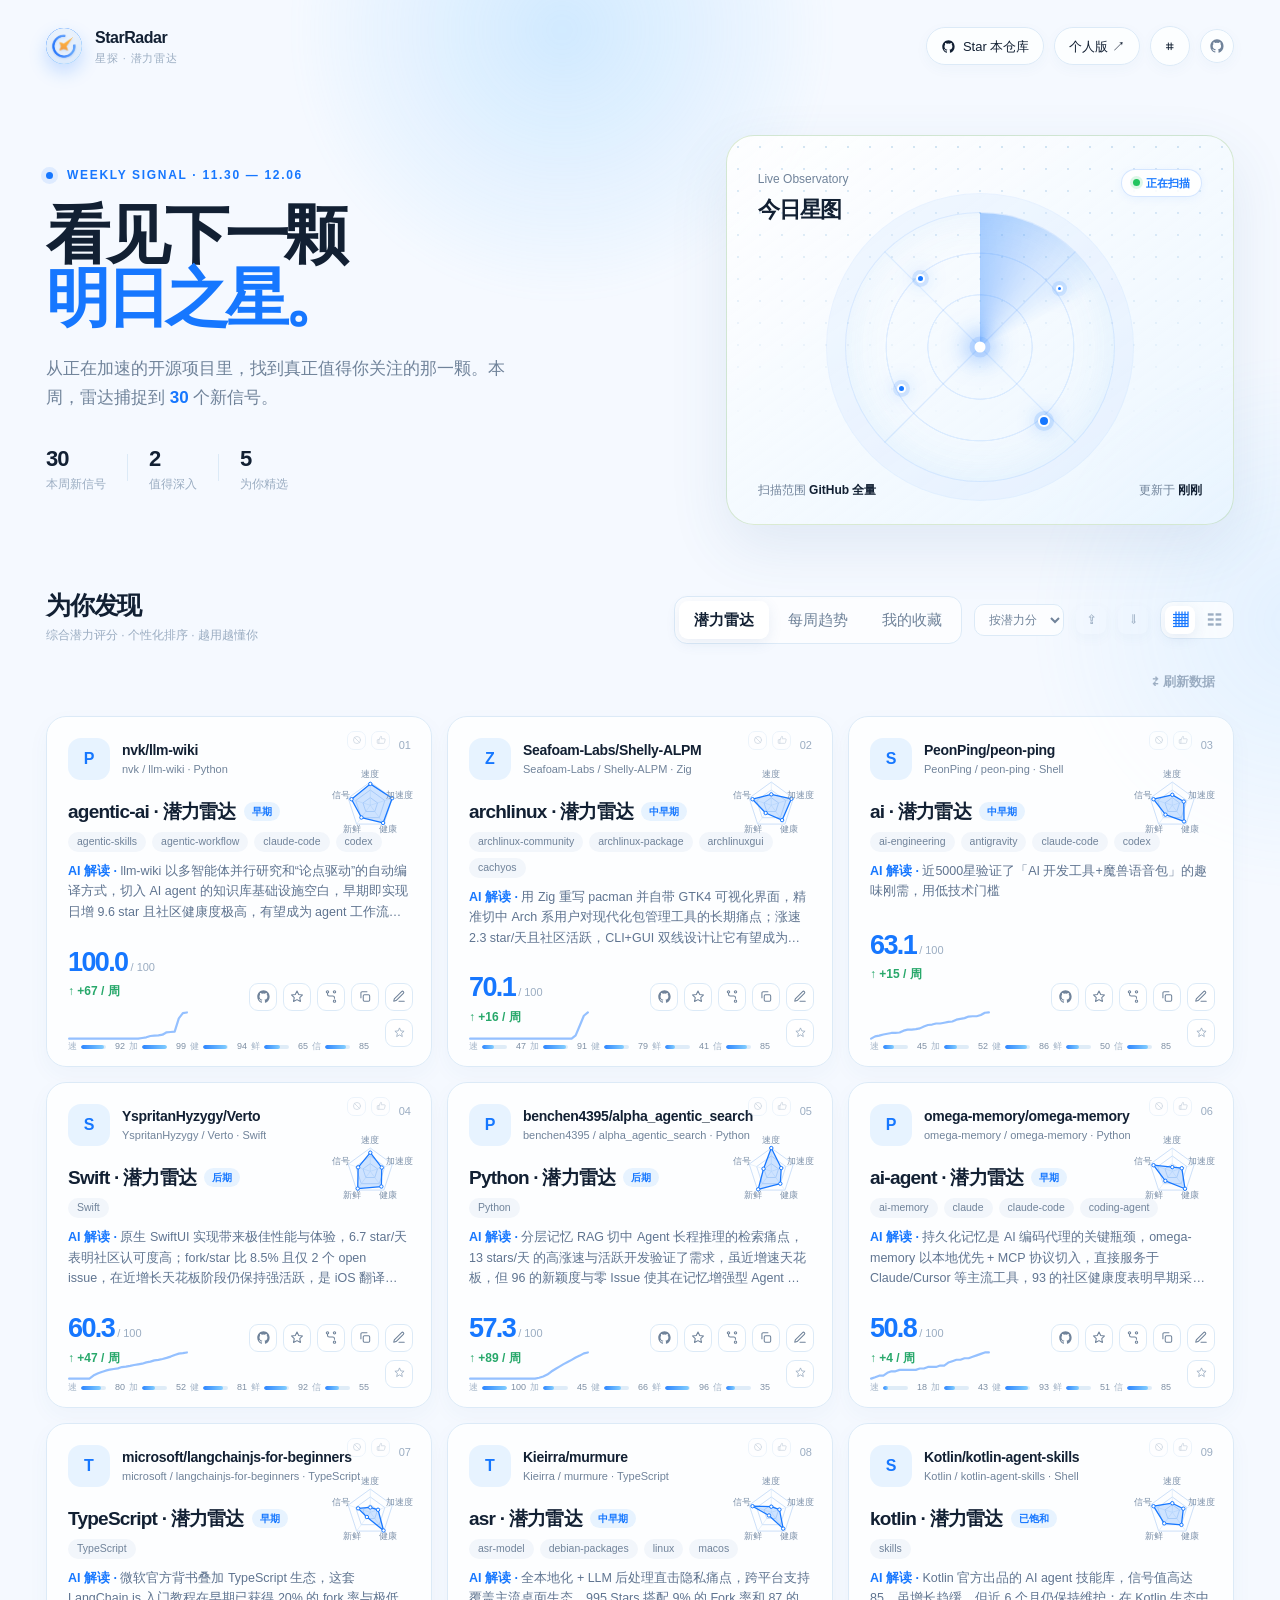
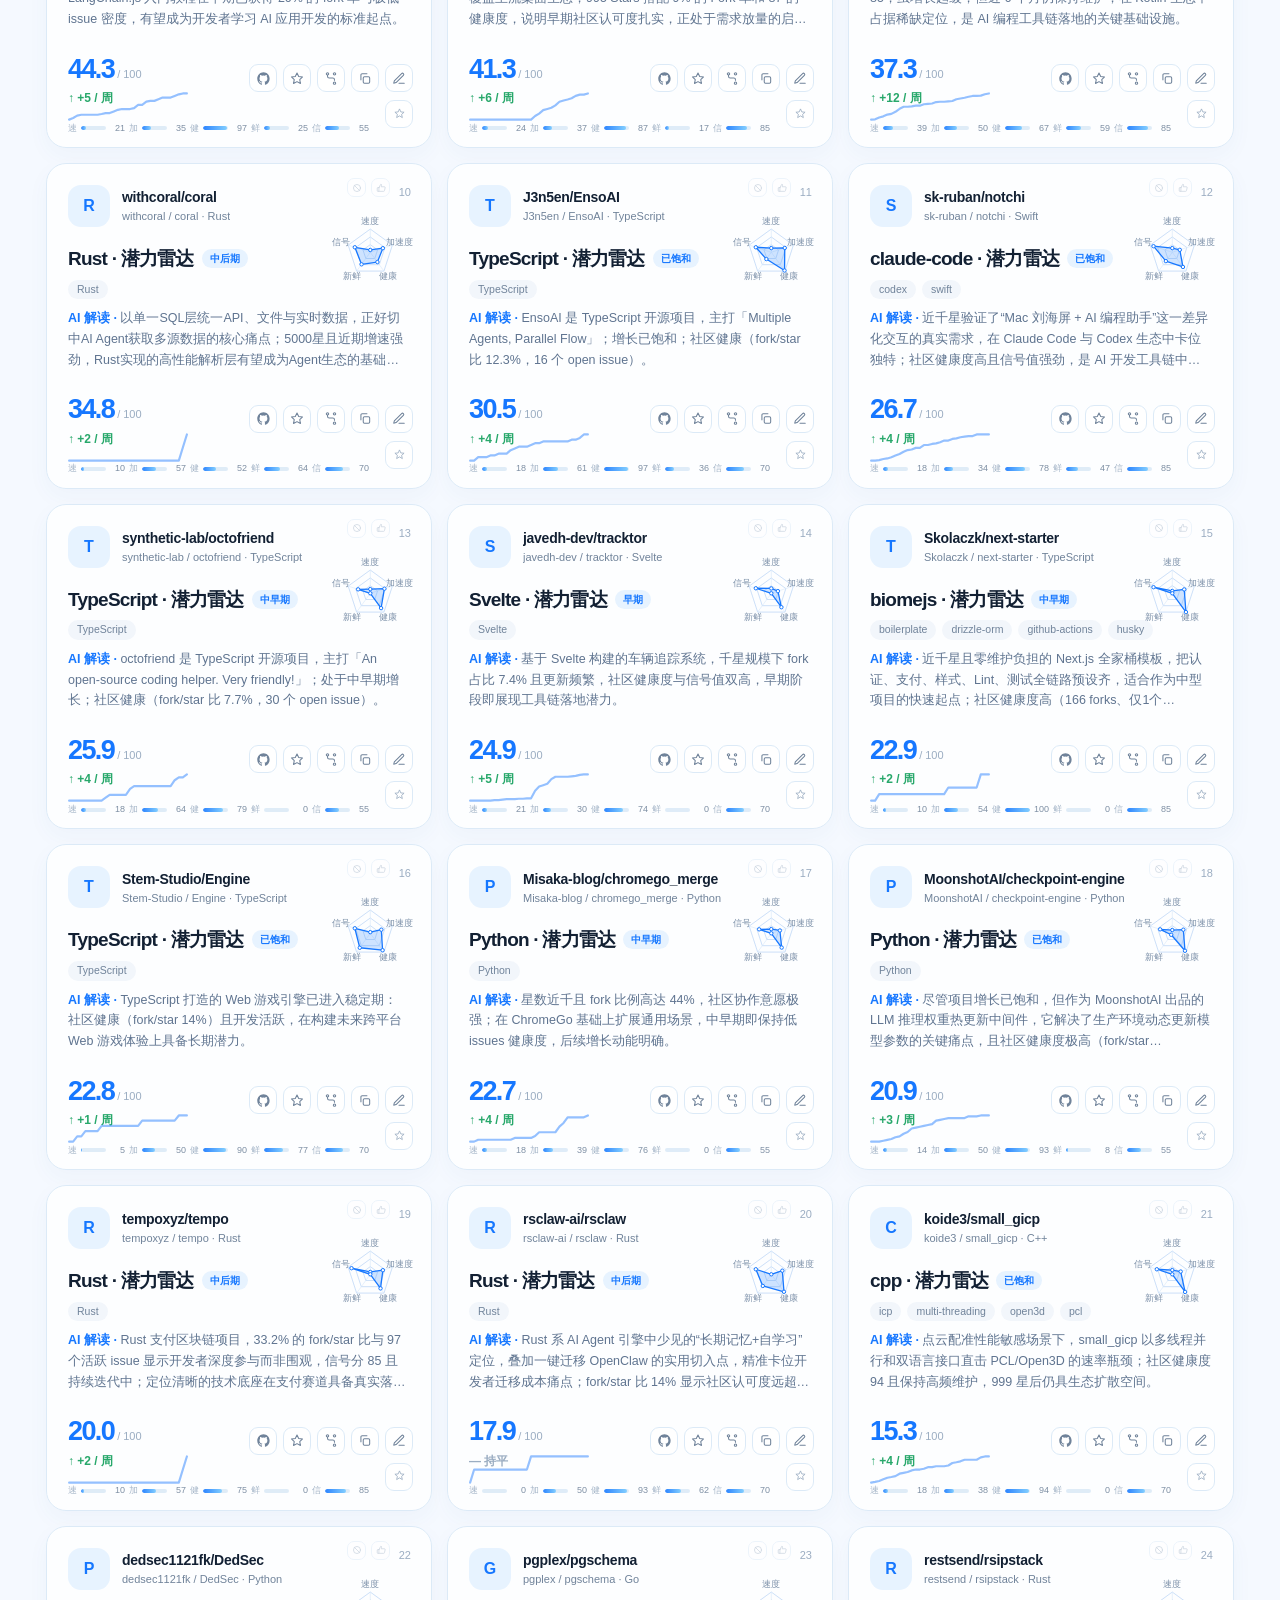
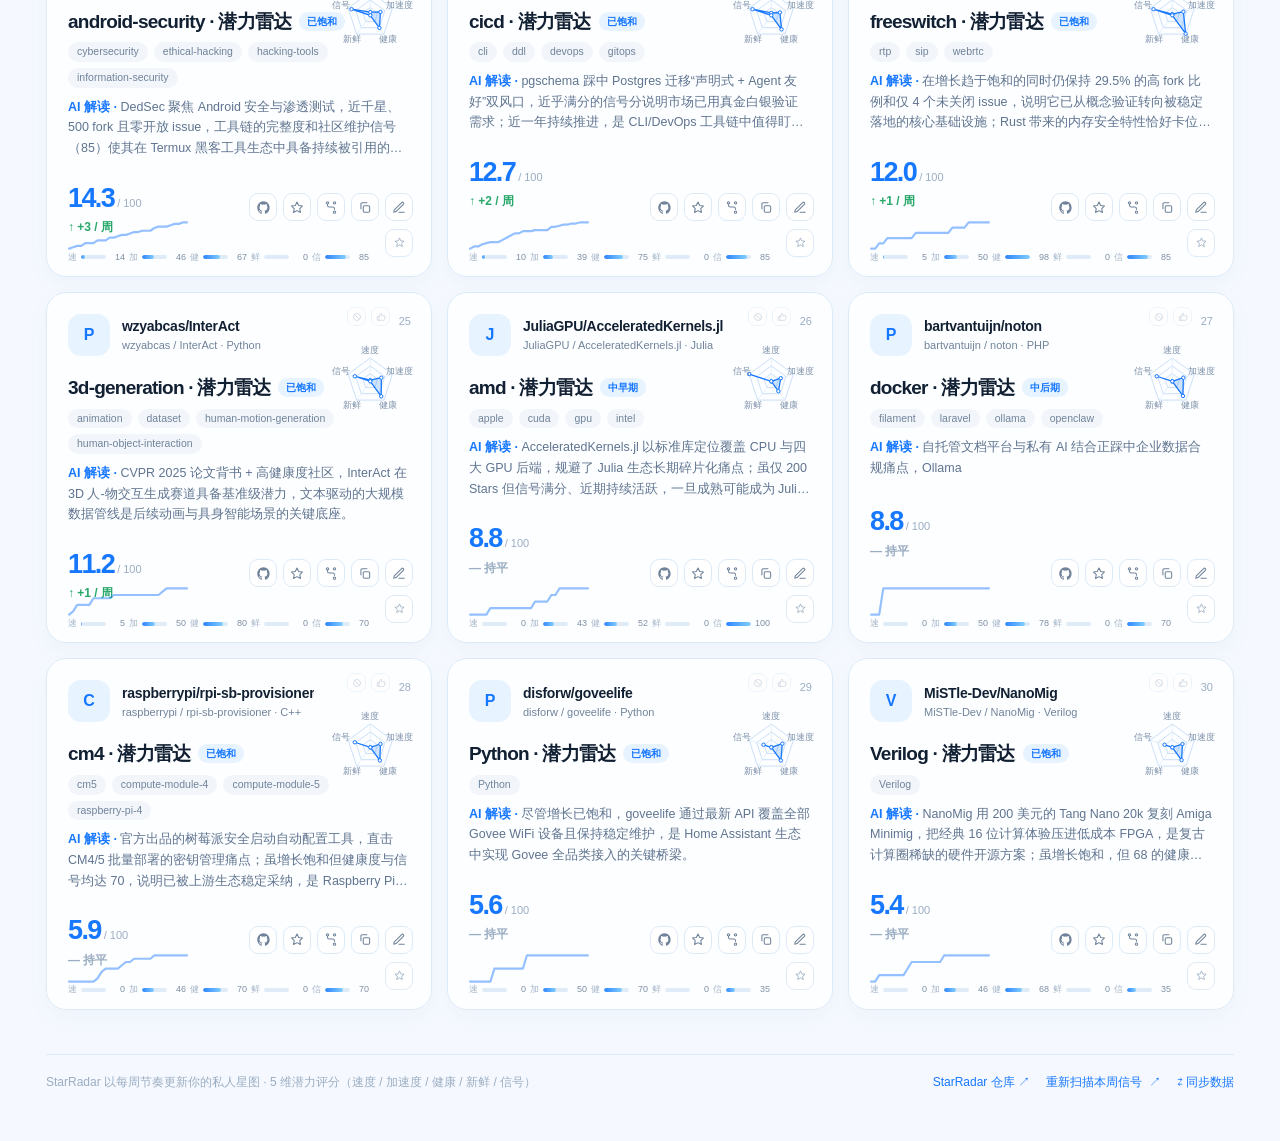
==== static/index.html @ 74e2b61b "feat(personal): 个人版自动生成（server 每日 06:00 + 启动补跑 + 页面刷新按钮）+ 数据时间提示与过期引导 - server.py：_personal_schedule" ====
﻿<!doctype html>
<html lang="zh-CN">
<head>
<meta charset="utf-8">
<meta name="viewport" content="width=device-width,initial-scale=1">
<title>StarRadar · 星探</title>
<link rel="icon" type="image/png" href="favicon.png">
<link rel="stylesheet" href="css/style.css?v=20260810d">
</head>
<body>
<div class="ambient a"></div>
<div class="ambient b"></div>

<main class="page">
  <!-- ===== 顶部导航 ===== -->
  <nav class="topbar">
    <a class="brand" href="#top">
      <span class="mark" aria-hidden="true">
        <img src="starlogo.png" alt="" width="22" height="22">
      </span>
      <span><strong>StarRadar</strong><small>星探 · 潜力雷达</small></span>
    </a>
    <div class="actions">
      <a class="gh-repo" href="https://github.com/2BingLing/StarRadar" target="_blank" rel="noopener" title="StarRadar 仓库">
        <svg viewBox="0 0 24 24" fill="currentColor" width="15" height="15" aria-hidden="true"><path d="M12 2C6.5 2 2 6.6 2 12.2c0 4.5 2.9 8.3 6.8 9.7.5.1.7-.2.7-.5v-1.7c-2.8.6-3.4-1.2-3.4-1.2-.5-1.2-1.1-1.5-1.1-1.5-.9-.6.1-.6.1-.6 1 .1 1.5 1 1.5 1 .9 1.6 2.4 1.1 3 .9.1-.7.4-1.1.6-1.4-2.2-.3-4.6-1.1-4.6-5 0-1.1.4-2 1-2.7-.1-.3-.4-1.3.1-2.7 0 0 .8-.3 2.7 1a9.4 9.4 0 0 1 5 0c1.9-1.3 2.7-1 2.7-1 .5 1.4.2 2.4.1 2.7.6.7 1 1.6 1 2.7 0 3.9-2.4 4.7-4.6 5 .4.3.7.9.7 1.9v2.8c0 .3.2.6.7.5 4-1.4 6.8-5.2 6.8-9.7C22 6.6 17.5 2 12 2z"/></svg>
        <span>Star 本仓库</span>
      </a>
      <a class="gh-repo" href="?personal=1" id="pLink" title="个人特化雷达：基于你的画像搜索与解读">个人版 ↗</a>
      <button class="icon" id="search" title="语义搜索">⌗</button>
      <button class="icon" id="ghConn" title="连接 GitHub，解锁一键加星 / Fork"></button>
      <button class="icon" id="llmBtn" title="AI 个性化配置（个人版 · Key 仅存本机）" hidden>⚡</button>
      <button class="profile" id="profile"><span>林</span><em>我的雷达</em>⌄</button>
    </div>
  </nav>

  <!-- ===== Hero：雷达扫描 + 概览 ===== -->
  <section class="hero" id="top">
    <div>
      <div class="eyebrow"><i></i> Weekly signal · <span id="sigDate">—</span></div>
      <h1>看见下一颗<br><em>明日之星。</em></h1>
      <p>从正在加速的开源项目里，找到真正值得你关注的那一颗。本周，雷达捕捉到 <strong id="sigCount">…</strong> 个新信号。</p>
      <div class="meta">
        <div><strong id="mSignals">—</strong><br>本周新信号</div>
        <span class="rule"></span>
        <div><strong id="mDeep">—</strong><br>值得深入</div>
        <span class="rule"></span>
        <div><strong id="mMatch">—</strong><br>为你精选</div>
      </div>
    </div>
    <div class="radar-card">
      <div class="radar-head">
        <div><small>Live Observatory</small><strong>今日星图</strong></div>
        <span class="live">正在扫描</span>
      </div>
      <div class="radar" aria-hidden="true">
        <i class="star s1"></i><i class="star s2"></i><i class="star s3"></i><i class="star s4"></i>
      </div>
      <div class="radar-foot">
        <span>扫描范围 <strong>GitHub 全量</strong></span>
        <span>更新于 <strong id="radarUpd">—</strong></span>
      </div>
    </div>
  </section>

  <!-- ===== 项目卡片区 ===== -->
  <section>
    <div class="section-head">
      <div><h2>为你发现</h2><p>综合潜力评分 · 个性化排序 · 越用越懂你</p></div>
        <div class="tools">
          <div class="tabs" role="tablist">
            <button class="active" data-tab="potential" role="tab">潜力雷达</button>
            <button data-tab="trends" role="tab">每周趋势</button>
            <button data-tab="picks" role="tab">我的收藏</button>
          </div>
          <select class="sort" id="sortBy" title="排序">
            <option value="score">按潜力分</option>
            <option value="stars">按 Star</option>
            <option value="gain">按周增</option>
          </select>
          <div class="views" role="group" aria-label="视图切换">
            <button class="active" data-view="grid" title="卡片视图">▦</button>
            <button data-view="list" title="列表视图">☷</button>
          </div>
        </div>
    </div>
    <div class="p-bar" id="personalBar" hidden>
      <span class="p-time" id="personalTime"></span>
      <button class="gh-btn ghost p-refresh" id="personalRefresh">⇄ 刷新数据</button>
    </div>
    <div class="cards" id="cards"></div>
  </section>

  <footer class="foot">
    <span>StarRadar 以每周节奏更新你的私人星图 · 5 维潜力评分（速度 / 加速度 / 健康 / 新鲜 / 信号）</span>
    <span class="foot-links">
      <a href="https://github.com/2BingLing/StarRadar" target="_blank" rel="noopener" id="repoLink">StarRadar 仓库 ↗</a>
      <a href="#top" id="refresh">重新扫描本周信号&nbsp; ↗</a>
      <button id="syncBtn" title="把本机问卷与行为记录同步到本地服务库（需已运行 python src/main.py --serve）">⇄ 同步数据</button>
    </span>
  </footer>
</main>

<!-- ===== 冷启动问卷（首次访问 / 点击"我的雷达"） ===== -->
<div class="survey-overlay" id="surveyPanel" aria-hidden="true">
  <div class="survey-box" role="dialog" aria-modal="true">
    <button class="detail-close" id="surveyClose" title="跳过，稍后再来">×</button>
    <div class="survey-head">
      <span class="survey-ico" aria-hidden="true">
        <img src="starlogo.png" alt="" width="30" height="30">
      </span>
      <div>
        <h3>告诉雷达，你在寻找什么</h3>
        <p>只需 30 秒 · 你的雷达会更懂你 · 数据只存本机浏览器</p>
      </div>
    </div>
    <div class="survey-progress" aria-hidden="true">
      <i class="fill" id="surveyBar"></i>
    </div>
    <div class="survey-step" data-step="1">
      <div class="survey-title"><small>STEP 1 / 3</small><b>你想发现哪类项目？<em>2026 热门方向</em></b></div>
      <div class="survey-group">
        <div class="survey-group-name">热门前沿</div>
        <div class="survey-tags" data-group="hot"></div>
      </div>
      <div class="survey-group">
        <div class="survey-group-name">经典领域</div>
        <div class="survey-tags" data-group="classic"></div>
      </div>
    </div>
    <div class="survey-step" data-step="2" hidden>
      <div class="survey-title"><small>STEP 2 / 3</small><b>你通常关注多大体量的项目？</b></div>
      <div class="survey-stars">
        <label>最低星数
          <select id="surveyMin">
            <option value="0">不限</option><option value="100">100+</option>
            <option value="500" selected>500+</option><option value="1000">1000+</option>
          </select>
        </label>
        <label>最高星数
          <select id="surveyMax">
            <option value="0" selected>不限</option><option value="1000">1000 以下</option>
            <option value="5000">5000 以下</option><option value="10000">10000 以下</option>
          </select>
        </label>
      </div>
    </div>
    <div class="survey-step" data-step="3" hidden>
      <div class="survey-title"><small>STEP 3 / 4</small><b>AI 个性化（可选）</b><em>填 LLM Key，解读 / 推荐理由 / 周报全部按你的画像生成</em></div>
      <div class="note-body">
        <label class="gh-field">API Base URL
          <input id="qLLMBase" type="text" placeholder="https://api.openai.com/v1" autocomplete="off">
        </label>
        <label class="gh-field">API Key
          <input id="qLLMKey" type="password" placeholder="sk-…（不填则规则模式）" autocomplete="off">
        </label>
        <label class="gh-field">模型
          <input id="qLLMModel" type="text" placeholder="gpt-5-mini" autocomplete="off">
        </label>
        <div class="llm-presets" id="qLLMPresets"></div>
        <small class="note-date">仅支持 <b>OpenAI 兼容接口</b>（Anthropic 原生 API 不兼容）；预设可改；
          保存时自动测试连通，失败不生效；可跳过，之后随时在 ⚡ 面板配置。</small>
      </div>
    </div>
    <div class="survey-step" data-step="4" hidden>
      <div class="survey-title"><small>完成</small><b>你的雷达已就绪</b><em>为你生成个性化建议</em></div>
      <div class="suggest-box" id="suggestBox">
        <div class="suggest-loading">正在生成建议…</div>
      </div>
    </div>
    <div class="survey-foot">
      <button class="survey-skip" id="surveySkip">跳过</button>
      <span class="survey-count" id="surveyCount">1 / 3</span>
      <button class="survey-next" id="surveyNext">下一步 →</button>
      <button class="survey-done" id="surveyDone" hidden>完成 ✓</button>
    </div>
  </div>
</div>

<div class="toast" id="toast"></div>

<!-- ===== GitHub 连接面板（PAT / OAuth Device Flow） ===== -->
<div class="gh-overlay" id="ghPanel" aria-hidden="true">
  <div class="gh-box" role="dialog" aria-modal="true">
    <button class="detail-close" id="ghClose" title="关闭">×</button>
    <div class="gh-head">
      <span class="gh-ico" aria-hidden="true">
        <svg viewBox="0 0 24 24" fill="currentColor" width="22" height="22"><path d="M12 2C6.5 2 2 6.6 2 12.2c0 4.5 2.9 8.3 6.8 9.7.5.1.7-.2.7-.5v-1.7c-2.8.6-3.4-1.2-3.4-1.2-.5-1.2-1.1-1.5-1.1-1.5-.9-.6.1-.6.1-.6 1 .1 1.5 1 1.5 1 .9 1.6 2.4 1.1 3 .9.1-.7.4-1.1.6-1.4-2.2-.3-4.6-1.1-4.6-5 0-1.1.4-2 1-2.7-.1-.3-.4-1.3.1-2.7 0 0 .8-.3 2.7 1a9.4 9.4 0 0 1 5 0c1.9-1.3 2.7-1 2.7-1 .5 1.4.2 2.4.1 2.7.6.7 1 1.6 1 2.7 0 3.9-2.4 4.7-4.6 5 .4.3.7.9.7 1.9v2.8c0 .3.2.6.7.5 4-1.4 6.8-5.2 6.8-9.7C22 6.6 17.5 2 12 2z"/></svg>
      </span>
      <div>
        <h3 id="ghTitle">连接 GitHub</h3>
        <p>解锁一键加星 / Fork / 克隆 · Token 只存本机浏览器</p>
      </div>
    </div>
    <div class="gh-body" id="ghBody"></div>
    <div class="gh-foot" id="ghFoot"></div>
  </div>
</div>

<!-- ===== LLM 配置面板（个人版 · AI 个性化） ===== -->
<div class="gh-overlay" id="llmPanel" aria-hidden="true">
  <div class="gh-box" role="dialog" aria-modal="true">
    <button class="detail-close" id="llmClose" title="关闭">×</button>
    <div class="gh-head">
      <span class="gh-ico" aria-hidden="true">
        <svg viewBox="0 0 24 24" fill="none" stroke="currentColor" stroke-width="1.8" stroke-linecap="round" stroke-linejoin="round" width="22" height="22"><path d="M13 2L4.5 13.5H11L9.5 22 19 10h-6.5z"/></svg>
      </span>
      <div>
        <h3 id="llmTitle">AI 个性化配置</h3>
        <p>填入你自己的 LLM Key · 推荐 / 解读 / 周报按你的画像生成</p>
      </div>
    </div>
    <div class="note-body">
      <label class="gh-field">API Base URL
        <input id="llmBase" type="text" placeholder="https://api.openai.com/v1" autocomplete="off">
      </label>
      <label class="gh-field">API Key
        <input id="llmKey" type="password" placeholder="sk-…" autocomplete="off">
      </label>
      <label class="gh-field">模型
        <input id="llmModel" type="text" placeholder="gpt-4o-mini" autocomplete="off">
      </label>
      <div class="llm-presets" id="llmPresets"></div>
      <p class="llm-status" id="llmStatus"></p>
      <small class="note-date">仅支持 <b>OpenAI 兼容接口</b>（/chat/completions）——Anthropic 原生 API 不兼容。
        上方为服务商<b>预设</b>（可自行修改，模型名以服务商最新文档为准），粘贴你自己的 Key 后保存前自动测试连通。</small>
    </div>
    <div class="gh-foot">
      <button class="gh-btn ghost" id="llmClear" hidden>清除</button>
      <span class="gh-spacer"></span>
      <button class="gh-btn ghost" id="llmTest">测试</button>
      <button class="gh-btn primary" id="llmSave">保存</button>
    </div>
  </div>
</div>

<!-- ===== Fork 确认弹窗 ===== -->
<div class="gh-overlay" id="forkPanel" aria-hidden="true">
  <div class="gh-box" role="dialog" aria-modal="true">
    <button class="detail-close" id="forkClose" title="关闭">×</button>
    <div class="gh-head">
      <span class="gh-ico" aria-hidden="true">
        <svg viewBox="0 0 24 24" fill="none" stroke="currentColor" stroke-width="1.8"><circle cx="6" cy="4" r="2"/><circle cx="18" cy="4" r="2"/><circle cx="18" cy="20" r="2"/><path d="M6 6v2a3 3 0 0 0 3 3h6a3 3 0 0 1 3 3v2"/></svg>
      </span>
      <div>
        <h3 id="forkTitle">Fork 确认</h3>
        <p>Fork 后可在你的账号下自由修改</p>
      </div>
    </div>
    <div class="note-body">
      <p class="fork-text" id="forkText"></p>
    </div>
    <div class="gh-foot">
      <span class="gh-spacer"></span>
      <button class="gh-btn ghost" id="forkCancel">取消</button>
      <button class="gh-btn primary" id="forkOk">确认 Fork</button>
    </div>
  </div>
</div>

<!-- ===== 随行笔记 ===== -->
<div class="gh-overlay" id="notePanel" aria-hidden="true">
  <div class="gh-box" role="dialog" aria-modal="true">
    <button class="detail-close" id="noteClose" title="关闭">×</button>
    <div class="gh-head">
      <span class="gh-ico" aria-hidden="true">
        <svg viewBox="0 0 24 24" fill="none" stroke="currentColor" stroke-width="1.8" stroke-linecap="round" stroke-linejoin="round" width="22" height="22"><path d="M12 20h9"/><path d="M16.5 3.5a2.1 2.1 0 0 1 3 3L7 19l-4 1 1-4z"/></svg>
      </span>
      <div>
        <h3 id="noteTitle">随行笔记</h3>
        <p>记下为什么关注它 · 数据只存本机浏览器</p>
      </div>
    </div>
    <div class="note-body">
      <textarea id="noteText" rows="5" placeholder="这个项目可以解决我的…"></textarea>
      <small class="note-date" id="noteDate"></small>
    </div>
    <div class="gh-foot">
      <button class="gh-btn ghost" id="noteDel" hidden>删除</button>
      <span class="gh-spacer"></span>
      <button class="gh-btn ghost" id="noteCancel">取消</button>
      <button class="gh-btn primary" id="noteSave">保存笔记</button>
    </div>
  </div>
</div>

<!-- ===== 语义搜索面板 ===== -->
<div class="search-overlay" id="searchPanel" aria-hidden="true">
  <div class="search-box">
    <div class="search-bar">
      <span class="search-ico">⌗</span>
      <input id="searchInput" type="search" placeholder="搜索项目 · 支持名称 / 描述 / 主题 / 语言" autocomplete="off">
      <button class="search-clear" id="searchClear" title="清空" hidden>×</button>
    </div>
    <div class="search-hist" id="searchHist" hidden></div>
    <div class="search-filters">
      <select id="fTopic" title="主题方向">
        <option value="">全部方向</option>
      </select>
      <select id="fLang" title="语言">
        <option value="">全部语言</option>
      </select>
      <select id="fStage" title="阶段">
        <option value="">全部阶段</option>
        <option value="early">早期</option>
        <option value="mid_early">中早期</option>
        <option value="mid_late">中后期</option>
        <option value="late">后期</option>
        <option value="saturated">已饱和</option>
      </select>
      <label class="f-min" title="最低潜力分">
        <span>≥<b id="fMinVal">50</b></span>
        <input id="fMin" type="range" min="0" max="100" step="5" value="50">
      </label>
      <span class="search-count" id="searchCount"></span>
    </div>
    <div class="search-results" id="searchResults"></div>
  </div>
</div>

<!-- ===== 潜力雷达全屏详情页 ===== -->
<div class="detail-overlay" id="detail" aria-hidden="true">
  <div class="detail-panel" role="dialog" aria-modal="true">
    <button class="detail-close" id="detailClose" title="关闭 (Esc)">×</button>
    <div class="detail-head">
      <span class="repo-icon" id="dIcon">—</span>
      <div class="d-meta">
        <div class="d-name">
          <strong id="dName">—</strong>
          <span class="stage-chip" id="dStage">—</span>
        </div>
        <small id="dOwner">—</small>
        <div class="card-tags d-tags" id="dTags"></div>
      </div>
      <div class="d-stats">
        <span><b id="dScore">—</b><em>/ 100</em><small>综合潜力</small></span>
        <span><b id="dTrend">—</b><em>本周</em></span>
      </div>
    </div>
    <div class="detail-body">
      <div class="d-radar">
        <div class="d-radar-title"><small>五维潜力画像</small><span class="rd-legend"><i style="background:#1677ff"></i>本仓库</span></div>
        <div id="dRadar"></div>
      </div>
      <div class="d-info">
        <div class="d-info-title"><small>AI 解读 · 为什么值得关注</small></div>
        <p id="dExplain">—</p>
        <div class="d-dims-title"><small>维度明细</small></div>
        <div id="dDims" class="d-dims"></div>
        <div class="d-dims-title d-desc-title"><small>项目介绍</small></div>
        <p id="dDesc" class="d-desc">—</p>
      </div>
    </div>
    <div class="detail-foot">
      <div class="d-spark-wrap">
        <div class="d-spark-title">
          <small>Stars 近 30 天</small>
          <span class="d-range" id="dRange">
            <button data-r="7">7d</button>
            <button data-r="14">14d</button>
            <button class="active" data-r="30">30d</button>
          </span>
          <b id="dSparkVal">—</b>
        </div>
        <svg class="d-spark" id="dSpark" viewBox="0 0 720 120" fill="none"></svg>
      </div>
      <div class="d-actions">
        <div class="opbar" id="dOpbar"></div>
        <button class="detail-save" id="dSave"><svg class="star-ico" width="13" height="13" viewBox="0 0 24 24" fill="none" stroke="currentColor" stroke-width="1.8" stroke-linejoin="round" aria-hidden="true"><path d="M12 2l2.9 6.6 7.1.6-5.4 4.7 1.6 7-6.2-3.7-6.2 3.7 1.6-7L2 9.2l7.1-.6z"/></svg> 加入我的雷达</button>
        <a class="detail-link" id="dLink" href="#" target="_blank" rel="noopener">在 GitHub 打开 ↗</a>
      </div>
    </div>
  </div>
</div>

<script>
  // ===== 降级示例数据（fetch 失败时使用，与 static/data/*.json 同构） =====
  window.SAMPLE_DATA = {
    potential: [
      {
        repo: {
          owner: "zzet", name: "gortex", full_name: "zzet/gortex",
          description: "High-performance code-intelligence engine for AI agents and IDE, supports 257 languages.",
          stars: 999, forks: 86, open_issues: 17,
          created_at: "2026-04-06T13:47:15+00:00", pushed_at: "2026-07-30T16:03:39+00:00",
          stars_7d_ago: 951, language: "Go",
          html_url: "https://github.com/zzet/gortex",
          topics: ["ai-tools", "mcp-server", "local-first"]
        },
        score: {
          score: 100.0, confidence: 1.0, stage: "mid_early",
          breakdown: { vel: 100, acc: 99, health: 85, fresh: 68, signal: 100 },
          explanation: "图结构代码分析引擎，可把 AI 编码代理的 token 消耗压缩最高 50 倍，完全本地运行，增速加快，正在成为开发者工具链的关键基础设施。"
        }
      },
      {
        repo: {
          owner: "qwq233", name: "OhMyKeymint", full_name: "qwq233/OhMyKeymint",
          description: null,
          stars: 200, forks: 23, open_issues: 2,
          created_at: "2025-10-02T11:49:31+00:00", pushed_at: "2026-07-29T18:50:21+00:00",
          stars_7d_ago: 165, language: "Rust",
          html_url: "https://github.com/qwq233/OhMyKeymint", topics: []
        },
        score: {
          score: 77.09, confidence: 1.0, stage: "early",
          breakdown: { vel: 88, acc: 87, health: 90, fresh: 18, signal: 40 },
          explanation: "Rust 语言的密钥管理项目，健康度 90 且涨速加快至 5 star/天，早期阶段即获 200+ Stars，信号虽弱但增长势头强劲。"
        }
      },
      {
        repo: {
          owner: "Green-PT", name: "honey-for-devs", full_name: "Green-PT/honey-for-devs",
          description: "A cross-tool coding skill that cuts AI coding-agent token usage and LLM API costs.",
          stars: 200, forks: 10, open_issues: 0,
          created_at: "2026-06-19T11:58:06+00:00", pushed_at: "2026-07-30T16:05:33+00:00",
          stars_7d_ago: 184, language: "JavaScript",
          html_url: "https://github.com/Green-PT/honey-for-devs", topics: ["agents", "llm"]
        },
        score: {
          score: 45.98, confidence: 1.0, stage: "saturated",
          breakdown: { vel: 58, acc: 54, health: 71, fresh: 89, signal: 85 },
          explanation: "无损降低 AI 编码代理 token 消耗 53% 的实用工具，直接帮开发者省下 API 调用费，硬需求的提效降本工具。"
        }
      }
    ],
    trends: {
      weeks: [
        {
          week: "2026W31", range: "2026.07.27 — 08.02",
          generated_at: "2026-08-03T08:00:00+00:00",
          new_stars: [
            { repo: "paean-ai/deeptide", stars: 1000, delta: 0, topics: ["ai-agent"], language: "Rust" }
          ],
          hot_top: [
            { repo: "paean-ai/deeptide", stars: 1000, delta: 120, topics: ["ai-agent"], language: "Rust" }
          ],
          hot_topics: [
            { tag: "ai-agent", label: "AI Agent", count: 8, delta: 3 },
            { tag: "mcp", label: "MCP 服务器", count: 5, delta: 2 }
          ],
          my_follows: []
        }
      ]
    },
    picks: [
      {
        repo: {
          owner: "zzet", name: "gortex", full_name: "zzet/gortex",
          description: "High-performance code-intelligence engine for AI agents and IDE.",
          stars: 999, forks: 86, open_issues: 17,
          created_at: "2026-04-06T13:47:15+00:00", pushed_at: "2026-07-30T16:03:39+00:00",
          stars_7d_ago: 951, language: "Go",
          html_url: "https://github.com/zzet/gortex", topics: ["ai-tools"]
        },
        score: { score: 100.0, confidence: 1.0, stage: "mid_early", breakdown: { vel: 100, acc: 99, health: 85, fresh: 68, signal: 100 },
          explanation: "和你关注的「AI Agent 工具链 + 本地优先」方向高度匹配。" }
      }
    ]
  };
</script>
<script src="js/app.js?v=20260810d"></script>
<script src="js/github.js"></script>
<script src="js/llm.js"></script>
</body>
</html>
---- static/css/style.css ----
/* StarRadar · Apple Observatory 风格（适配自 design-demos/codexdemo） */
:root {
  --bg: #f5f9ff;
  --card: rgba(255, 255, 255, 0.78);
  --ink: #122033;
  --muted: #70839a;
  --faint: #9badc2;
  --line: #dceaf7;
  --blue: #1677ff;
  --pale: #e7f3ff;
  --green: #28a86b;
  --shadow: 0 22px 60px #3764991c;
  --ease: cubic-bezier(0.2, 0.8, 0.2, 1);
}

* { box-sizing: border-box; }
html { scroll-behavior: smooth; }

body {
  margin: 0;
  color: var(--ink);
  font: 15px/1.5 -apple-system, BlinkMacSystemFont, "SF Pro Display", "PingFang SC", "Helvetica Neue", sans-serif;
  background: var(--bg);
  -webkit-font-smoothing: antialiased;
}

button { font: inherit; cursor: pointer; }
a { color: inherit; }

.page { max-width: 1440px; margin: auto; padding: 26px 46px 50px; position: relative; }

/* ===== 背景光晕 ===== */
.ambient {
  position: fixed;
  z-index: -1;
  width: 560px;
  height: 560px;
  border-radius: 50%;
  filter: blur(8px);
  pointer-events: none;
  background: radial-gradient(circle, #70c2ff45, transparent 68%);
}
.ambient.a { top: -250px; left: 22%; }
.ambient.b { top: 38%; right: -300px; opacity: 0.5; }

/* ===== 顶部导航 ===== */
.topbar { display: flex; justify-content: space-between; align-items: center; margin-bottom: 68px; }
.brand { display: flex; gap: 13px; align-items: center; color: var(--ink); text-decoration: none; }
.mark {
  display: grid;
  place-items: center;
  width: 36px;
  height: 36px;
  color: white;
  border-radius: 50%;
  background: linear-gradient(145deg, #0d6bff, #75c9ff);
  box-shadow: 0 8px 18px #1677ff38;
  overflow: hidden;
}
.mark img { width: 100%; height: 100%; border-radius: 50%; object-fit: cover; display: block; }
.brand strong, .brand small { display: block; }
.brand strong { font-size: 16px; letter-spacing: -0.03em; }
.brand small { color: var(--faint); font-size: 11px; letter-spacing: 0.08em; text-transform: uppercase; }
.actions { display: flex; gap: 10px; align-items: center; }
.icon, .profile {
  border: 1px solid var(--line);
  background: #ffffffb8;
  color: var(--ink);
  box-shadow: 0 4px 14px #2e5e8e0a;
  transition: 0.25s;
}
.icon:hover, .profile:hover { transform: translateY(-2px); background: #fff; }
.icon { width: 40px; height: 40px; border-radius: 50%; }
.gh-repo {
  display: inline-flex;
  align-items: center;
  gap: 7px;
  height: 38px;
  padding: 0 14px;
  border: 1px solid var(--line);
  background: #ffffffb8;
  color: var(--ink);
  font-size: 13px;
  font-weight: 500;
  text-decoration: none;
  border-radius: 99px;
  box-shadow: 0 4px 14px #2e5e8e0a;
  transition: 0.25s;
}
.gh-repo svg { color: var(--ink); }
.gh-repo:hover { transform: translateY(-2px); background: #fff; color: var(--blue); }
.gh-repo:hover svg { color: var(--blue); }
.profile { padding: 6px 10px 6px 6px; border-radius: 99px; }
.profile span {
  display: inline-grid;
  place-items: center;
  width: 28px;
  height: 28px;
  margin-right: 6px;
  color: #145fa8;
  font-weight: 700;
  border-radius: 50%;
  background: #d9efff;
}

/* ===== Hero ===== */
.hero { display: grid; grid-template-columns: 1.07fr 0.93fr; gap: 8%; align-items: center; margin-bottom: 62px; }
.eyebrow {
  color: var(--blue);
  font-size: 12px;
  font-weight: 700;
  letter-spacing: 0.14em;
  text-transform: uppercase;
}
.eyebrow i {
  display: inline-block;
  width: 7px;
  height: 7px;
  margin-right: 9px;
  border-radius: 50%;
  background: var(--blue);
  box-shadow: 0 0 0 5px #1677ff1a;
  animation: pulse 2s infinite;
}
h1 {
  margin: 20px 0 0;
  font-size: clamp(44px, 5vw, 74px);
  line-height: 0.98;
  letter-spacing: -0.07em;
  font-weight: 730;
}
h1 em { color: var(--blue); font-style: normal; }
.hero p { max-width: 465px; margin: 26px 0 29px; color: var(--muted); font-size: 17px; line-height: 1.7; }
.hero p strong { color: var(--blue); font-weight: 700; }
.meta { display: flex; gap: 21px; align-items: center; color: var(--faint); font-size: 12px; }
.meta strong { color: var(--ink); font-size: 22px; letter-spacing: -0.05em; }
.rule { width: 1px; height: 27px; background: var(--line); }

/* ===== 雷达扫描卡 ===== */
.radar-card {
  position: relative;
  min-height: 390px;
  padding: 31px;
  overflow: hidden;
  border: 1px solid #4f9d2233;
  border-radius: 28px;
  background: linear-gradient(145deg, #ffffffe3, #e7f4ffb0);
  box-shadow: var(--shadow);
}
.radar-card:before {
  content: "";
  position: absolute;
  inset: 0;
  background-image: radial-gradient(#4b91cc3d 1px, transparent 1px);
  background-size: 22px 22px;
  mask-image: linear-gradient(#000, transparent 78%);
}
.radar-head, .radar-foot { position: relative; display: flex; justify-content: space-between; }
.radar-head { align-items: flex-start; }
.radar-head small { color: var(--muted); font-size: 12px; }
.radar-head strong { display: block; margin-top: 4px; font-size: 22px; letter-spacing: -0.05em; }
.live {
  display: inline-flex;
  align-items: center;
  gap: 6px;
  margin-top: 2px;
  padding: 5px 11px;
  color: var(--blue);
  font-size: 11px;
  font-weight: 700;
  border: 1px solid #1677ff2e;
  border-radius: 99px;
  background: #ffffffd9;
  box-shadow: 0 2px 8px #1677ff10;
  white-space: nowrap;
}
.live:before {
  content: "";
  width: 7px;
  height: 7px;
  border-radius: 50%;
  background: #22c55e;
  box-shadow: 0 0 0 3px #22c55e26;
  animation: pulse 2s infinite;
}
.radar {
  position: absolute;
  top: 76px;
  left: 50%;
  width: 270px;
  height: 270px;
  transform: translateX(-50%);
  border: 1px solid #1677ff24;
  border-radius: 50%;
  background:
    radial-gradient(circle, #fff 0 2%, #b3deff44 2.4% 2.7%, transparent 3%),
    radial-gradient(circle, transparent 0 27%, #1677ff1c 27.3% 27.7%, transparent 28% 49%, #1677ff1c 49.3% 49.7%, transparent 50% 72%, #1677ff1c 72.3% 72.7%, transparent 73%),
    linear-gradient(135deg, transparent 49.7%, #1677ff1f 50%, transparent 50.3%),
    linear-gradient(45deg, transparent 49.7%, #1677ff1a 50%, transparent 50.3%);
  box-shadow: inset 0 0 42px #379eee1a, 0 0 0 18px #ffffff40, 0 0 0 19px #1677ff12;
}
.radar:before {
  content: "";
  position: absolute;
  inset: 0;
  border-radius: 50%;
  background: conic-gradient(#1677ff59, transparent 18%, transparent);
  animation: scan 4.8s linear infinite;
}
.radar:after {
  content: "";
  position: absolute;
  top: 50%;
  left: 50%;
  width: 11px;
  height: 11px;
  transform: translate(-50%, -50%);
  border-radius: 50%;
  background: #fff;
  box-shadow: 0 0 0 5px #1677ff1f, 0 0 25px 7px #1677ff8c;
}
.star {
  position: absolute;
  z-index: 1;
  width: 9px;
  height: 9px;
  border: 2px solid #fff;
  border-radius: 50%;
  background: var(--blue);
  box-shadow: 0 0 0 4px #1677ff24, 0 0 19px #1677ff99;
  animation: twinkle 2.8s ease-in-out infinite;
}
.s1 { top: 23%; left: 26%; }
.s2 { top: 64%; left: 19%; animation-delay: -0.9s; }
.s3 { top: 27%; right: 19%; width: 7px; height: 7px; animation-delay: -1.3s; }
.s4 { right: 24%; bottom: 20%; width: 12px; height: 12px; }
.radar-foot { position: absolute; right: 31px; bottom: 25px; left: 31px; color: var(--muted); font-size: 12px; }
.radar-foot strong { color: var(--ink); }

/* ===== 栏目头 + 工具条 ===== */
.section-head { display: flex; align-items: end; justify-content: space-between; margin-bottom: 18px; }
.section-head h2 { margin: 0; font-size: 25px; letter-spacing: -0.05em; }
.section-head p { margin: 2px 0 0; color: var(--faint); font-size: 12px; }
.tools { display: flex; gap: 12px; align-items: center; }
.tabs, .views { display: flex; gap: 4px; padding: 4px; border: 1px solid var(--line); border-radius: 13px; background: #ffffffad; }
.tabs button { padding: 8px 15px; border: 0; border-radius: 9px; color: var(--muted); background: transparent; transition: 0.25s; }
.tabs button.active, .views button.active { color: var(--ink); font-weight: 700; background: #fff; box-shadow: 0 4px 14px #3764991a; }
.views button { width: 30px; height: 28px; border: 0; border-radius: 8px; color: var(--faint); background: transparent; }
.views button.active { color: var(--blue); }
.sort {
  padding: 7px 10px;
  border: 1px solid var(--line);
  border-radius: 10px;
  color: var(--muted);
  font-size: 12px;
  background: #ffffffad;
  cursor: pointer;
  transition: 0.2s;
}
.sort:hover { border-color: #1677ff4d; color: var(--ink); }
.export-btn { width: 30px; height: 28px; border: 0; border-radius: 8px; color: var(--faint); background: transparent; cursor: pointer; transition: 0.2s; font-size: 13px; }
.export-btn:hover { color: var(--blue); background: #fff; box-shadow: 0 4px 14px #3764991a; }

/* ===== 个人版数据条：更新时间 + 刷新 ===== */
.p-bar {
  display: flex; gap: 12px; align-items: center; justify-content: flex-end;
  margin: 4px 0 14px; font-size: 12.5px; color: var(--muted);
}
.p-bar.stale .p-time { color: #f5a623; font-weight: 600; }
.p-refresh { padding: 6px 14px; border: 1px solid var(--line); border-radius: 10px; font-size: 12.5px; }
.p-refresh:hover { border-color: #1677ff66; color: var(--blue); background: #f0f6ff; }

/* ===== 卡片网格 ===== */
.cards { display: grid; grid-template-columns: repeat(3, 1fr); gap: 15px; transition: 0.22s; }
.cards.list { grid-template-columns: 1fr; }
.card {
  position: relative;
  min-height: 246px;
  padding: 21px;
  overflow: hidden;
  border: 1px solid var(--line);
  border-radius: 20px;
  background: var(--card);
  box-shadow: 0 8px 22px #3764990a;
  transition: 0.3s var(--ease);
}
.card:hover { transform: translateY(-5px); border-color: #1677ff4d; box-shadow: var(--shadow); }
.rank { position: absolute; top: 20px; right: 20px; color: var(--faint); font-size: 11px; }
.repo { display: flex; gap: 12px; align-items: center; margin-bottom: 18px; }
.repo-icon {
  display: grid;
  place-items: center;
  width: 42px;
  height: 42px;
  flex: 0 0 42px;
  color: var(--blue);
  font-size: 16px;
  font-weight: 700;
  border-radius: 13px;
  background: var(--pale);
}
.repo strong, .repo small { display: block; overflow: hidden; text-overflow: ellipsis; white-space: nowrap; }
.repo strong { font-size: 14px; letter-spacing: -0.02em; }
.rel-chip {
  display: inline-block;
  margin-left: 6px;
  padding: 1px 7px;
  border-radius: 99px;
  background: var(--pale);
  border: 1px solid #1677ff33;
  color: var(--blue);
  font-size: 10px;
  font-weight: 600;
  font-style: normal;
  vertical-align: 2px;
  white-space: nowrap;
}
.repo small { color: var(--muted); font-size: 11px; }
.card h3 { margin: 0 0 8px; font-size: 19px; letter-spacing: -0.04em; }
.card h3 .stage-chip {
  display: inline-block;
  margin-left: 8px;
  padding: 2px 8px;
  vertical-align: 3px;
  font-size: 10px;
  font-weight: 600;
  letter-spacing: 0;
  color: var(--blue);
  border-radius: 99px;
  background: var(--pale);
}
.card-tags { display: flex; flex-wrap: wrap; gap: 6px; margin: -2px 0 9px; }
.card-tags i, .card-tags b {
  font-style: normal;
  padding: 2px 9px;
  font-size: 10.5px;
  font-weight: 500;
  letter-spacing: 0;
  color: var(--muted);
  border-radius: 99px;
  background: #f2f6fb;
}
.card-tags b { color: var(--blue); font-weight: 600; background: var(--pale); }
.card p {
  display: -webkit-box;
  min-height: 45px;
  margin: 0;
  overflow: hidden;
  color: var(--muted);
  font-size: 13px;
  line-height: 1.65;
  -webkit-box-orient: vertical;
  -webkit-line-clamp: 2;
}
.card .explain { color: #5f7490; font-size: 12.5px; -webkit-line-clamp: 3; }
.card .explain::before { content: "AI 解读 · "; color: var(--blue); font-weight: 600; }

.bottom { display: flex; justify-content: space-between; align-items: end; margin-top: 19px; }
.score { color: var(--blue); font-size: 27px; font-weight: 720; letter-spacing: -0.06em; }
.score small { color: var(--faint); font-size: 11px; font-weight: 500; letter-spacing: 0; }
.trend { color: var(--green); font-size: 12px; font-weight: 700; }
.trend.down { color: #e5484d; }
.trend.flat { color: var(--faint); }
.save {
  position: absolute;
  right: 18px;
  bottom: 19px;
  width: 28px;
  height: 28px;
  border: 1px solid var(--line);
  border-radius: 9px;
  color: var(--faint);
  background: #ffffffb3;
}
.save:hover { color: var(--blue); border-color: #1677ff4d; }
.save.saved { color: var(--blue); background: var(--pale); }
.spark { position: absolute; right: auto; left: 21px; bottom: 13px; width: 110px; opacity: 0.28; }

/* ===== 潜力雷达卡片：右上角雷达图 + 底部 5 维条 ===== */
.card.has-radar { min-height: 205px; padding-bottom: 40px; }
.radar-fig {
  position: absolute;
  top: 47px;
  right: 18px;
  width: 84px;
  height: 84px;
  animation: twinkle-bg 3s ease-in-out infinite;
}
.rd-radar { width: 84px; height: 84px; display: block; }
.rd-grid { fill: none; stroke: #b9d4f5; stroke-width: 1; }
.rd-axis { stroke: #d5e6fa; stroke-width: 0.8; }
.rd-data { fill: #1677ff33; stroke: #1677ff; stroke-width: 1.8; stroke-linejoin: round; }
.rd-dot { fill: #fff; stroke: #1677ff; stroke-width: 1.4; }
.rd-label { fill: #7b8fa8; font-size: 12px; font-weight: 500; }

/* 5 维进度条：底部横排（全部缩短，避免与文字叠放） */
.dims {
  position: absolute;
  right: 62px;
  bottom: 12px;
  left: 21px;
  display: flex;
  gap: 4px;
  opacity: 0.9;
}
.dim { flex: 1; min-width: 0; display: flex; align-items: center; gap: 3px; }
.dim-name { flex: 0 0 10px; color: var(--faint); font-size: 9px; text-align: left; }
.dim i { flex: 1; height: 4px; max-width: 26px; border-radius: 99px; background: var(--line); overflow: hidden; }
.dim i b {
  display: block;
  height: 100%;
  border-radius: 99px;
  background: linear-gradient(90deg, #1677ff, #75c9ff);
}
.dim-val { flex: 0 0 16px; color: var(--muted); font-size: 9px; text-align: right; }

/* sparkline 移到左下角（真实 30 天曲线） */
.card.has-radar .spark { right: auto; left: 21px; bottom: 22px; width: 120px; opacity: 0.45; }
.card.has-radar .save { right: 18px; }

/* ===== 列表视图 ===== */
.cards.list .card { display: grid; grid-template-columns: 1.1fr 1.6fr 0.5fr; align-items: center; gap: 20px; min-height: 112px; }
.cards.list .repo, .cards.list h3, .cards.list .bottom { margin: 0; }
.cards.list .bottom { justify-content: flex-end; gap: 28px; }
.cards.list .dims { position: static; width: auto; max-width: 200px; flex-direction: row; }
.cards.list .dim { flex: 1; }
.cards.list .dim-name, .cards.list .dim-val { display: none; }
.cards.list .spark { display: none; }
.cards.list .card.has-radar { padding-right: 21px; display: grid; grid-template-columns: 1.1fr 1.6fr 0.5fr; }
.cards.list .radar-fig { position: static; grid-column: 3; grid-row: 1 / span 2; width: 84px; height: 84px; justify-self: center; }
.cards.list .card.has-radar .repo { grid-column: 1; }
.cards.list .card.has-radar h3 { grid-column: 2; }
.cards.list .card.has-radar .score-desc { grid-column: 2; }
.cards.list .card.has-radar .bottom { grid-column: 1; grid-row: 2; }

/* ===== 骨架屏（加载中） ===== */
.sk-card { display: block; min-height: 246px; padding: 21px; border: 1px solid var(--line); border-radius: 20px; background: var(--card); }
.sk { position: relative; overflow: hidden; background: #e8f1fb; border-radius: 6px; }
.sk::after {
  content: "";
  position: absolute;
  inset: 0;
  transform: translateX(-100%);
  background: linear-gradient(90deg, transparent, #ffffff99, transparent);
  animation: shimmer 1.4s infinite;
}
.sk-circle { width: 42px; height: 42px; margin-bottom: 18px; border-radius: 13px; }
.sk-line { height: 11px; margin-top: 9px; }
.sk-line.w40 { width: 40%; }
.sk-line.w55 { width: 55%; }
.sk-line.w80 { width: 80%; }
.sk-line.w30 { width: 30%; }
.sk-body { display: block; }

/* ===== 加载失败 ===== */
.load-error {
  grid-column: 1 / -1;
  min-height: 246px;
  display: grid;
  place-items: center;
  align-content: center;
  gap: 12px;
  border: 1px dashed var(--line);
  border-radius: 20px;
  background: var(--card);
  color: var(--faint);
  text-align: center;
}
.load-error svg { color: #b7cbe0; }
.retry-btn {
  padding: 8px 20px;
  border: 1px solid var(--line);
  border-radius: 99px;
  color: var(--blue);
  background: #fff;
  transition: 0.25s;
}
.retry-btn:hover { border-color: #1677ff4d; background: var(--pale); }

/* ===== 页脚 ===== */
.foot { display: flex; justify-content: space-between; margin-top: 44px; padding-top: 18px; border-top: 1px solid var(--line); color: var(--faint); font-size: 12px; }
.foot a { color: var(--blue); text-decoration: none; }
.foot-links { display: flex; gap: 16px; flex: none; align-items: center; }
.foot-links button {
  border: 0;
  background: none;
  padding: 0;
  font-size: 12px;
  color: var(--blue);
  cursor: pointer;
  font-family: inherit;
}
.foot-links button:hover { text-decoration: underline; }

/* ===== Toast ===== */
.toast {
  position: fixed;
  right: 24px;
  bottom: 24px;
  padding: 12px 16px;
  color: #fff;
  font-size: 13px;
  border-radius: 13px;
  background: #122033e8;
  box-shadow: var(--shadow);
  opacity: 0;
  transform: translateY(14px);
  transition: 0.28s;
  pointer-events: none;
  z-index: 99;
}
.toast.show { opacity: 1; transform: translateY(0); }

/* ===== 语义搜索面板 ===== */
.search-overlay {
  position: fixed;
  inset: 0;
  display: grid;
  place-items: start center;
  padding: 7vh 20px 20px;
  background: #0d1b2ed1;
  backdrop-filter: blur(9px);
  opacity: 0;
  transition: 0.28s var(--ease);
  pointer-events: none;
  z-index: 300;
}
.search-overlay.open { opacity: 1; pointer-events: auto; }
.search-box {
  width: min(720px, 100%);
  max-height: 78vh;
  display: flex;
  flex-direction: column;
  padding: 18px;
  border: 1px solid #ffffff1f;
  border-radius: 20px;
  background: #f7fafd;
  box-shadow: 0 30px 80px #04182d66;
  transform: translateY(-14px);
  transition: 0.3s var(--ease);
}
.search-overlay.open .search-box { transform: none; }
.search-bar { display: flex; gap: 10px; align-items: center; padding: 4px 6px 4px 14px; border: 1.5px solid #1677ff4d; border-radius: 14px; background: #fff; }
.search-ico { color: var(--blue); font-size: 16px; font-weight: 700; }
.search-bar input { flex: 1; min-width: 0; border: 0; outline: 0; padding: 10px 0; color: var(--ink); font-size: 16px; background: transparent; }
.search-bar input::placeholder { color: var(--faint); }
.search-clear { width: 30px; height: 30px; border: 0; border-radius: 9px; color: var(--muted); font-size: 17px; background: #eef3f9; cursor: pointer; }
/* 搜索历史 + 关键词高亮（搜索增强） */
.search-hist { display: flex; gap: 8px; align-items: center; flex-wrap: wrap; margin-top: 10px; }
.search-hist-label { font-size: 11.5px; color: var(--faint); }
.search-hist-item {
  padding: 5px 12px; border: 1px solid var(--line); border-radius: 999px;
  background: #f7f9fd; color: var(--muted); font-size: 12px; cursor: pointer; transition: 0.15s;
}
.search-hist-item:hover { border-color: #1677ff66; color: var(--blue); background: #f0f6ff; }
.search-results mark {
  background: #fff3bf; color: inherit; border-radius: 3px; padding: 0 1px;
}
.search-filters { display: flex; gap: 10px; align-items: center; margin-top: 12px; flex-wrap: wrap; }
.search-filters select {
  padding: 7px 12px;
  border: 1px solid var(--line);
  border-radius: 10px;
  color: var(--ink);
  font-size: 12.5px;
  background: #fff;
  cursor: pointer;
}
.f-min { display: flex; gap: 7px; align-items: center; padding: 7px 12px; border: 1px solid var(--line); border-radius: 10px; background: #fff; font-size: 12.5px; color: var(--muted); }
.f-min b { color: var(--blue); font-size: 13px; }
.f-min input { width: 90px; accent-color: var(--blue); }
.search-count { margin-left: auto; color: var(--faint); font-size: 12px; }
.search-results { margin-top: 14px; overflow-y: auto; }
.s-item {
  display: flex;
  gap: 12px;
  align-items: center;
  padding: 11px 12px;
  border: 1px solid transparent;
  border-radius: 13px;
  cursor: pointer;
  transition: 0.18s;
}
.s-item:hover { border-color: #1677ff33; background: #fff; box-shadow: 0 6px 18px #3764990f; }
.s-item .repo-icon { width: 38px; height: 38px; flex: 0 0 38px; font-size: 14px; border-radius: 11px; }
.s-main { flex: 1; min-width: 0; }
.s-main strong { display: block; font-size: 13.5px; letter-spacing: -0.02em; }
.s-main small { display: block; margin-top: 2px; overflow: hidden; color: var(--muted); font-size: 12px; text-overflow: ellipsis; white-space: nowrap; }
.s-meta { display: flex; flex-direction: column; align-items: end; gap: 3px; flex: 0 0 auto; }
.s-meta i { color: var(--faint); font-size: 10.5px; font-style: normal; }
.s-meta b { color: var(--blue); font-size: 15px; font-weight: 720; }
.search-empty { padding: 46px 0; text-align: center; color: var(--faint); font-size: 13px; }
.search-empty svg { margin-bottom: 12px; }

/* ===== 潜力雷达全屏详情页 ===== */
.detail-overlay {
  position: fixed;
  inset: 0;
  display: grid;
  place-items: center;
  padding: 28px 20px;
  background: #0d1b2ed1;
  backdrop-filter: blur(9px);
  opacity: 0;
  transition: 0.28s var(--ease);
  pointer-events: none;
  z-index: 200;
}
.detail-overlay.open { opacity: 1; pointer-events: auto; }
.detail-panel {
  position: relative;
  width: min(880px, 100%);
  max-height: calc(100vh - 56px);
  padding: 34px 36px 30px;
  overflow-y: auto;
  scrollbar-width: none;
  border: 1px solid #ffffff1f;
  border-radius: 24px;
  background: #f7fafd;
  box-shadow: 0 30px 80px #04182d66;
  transform: translateY(16px) scale(0.985);
  transition: 0.32s var(--ease);
}
.detail-panel::-webkit-scrollbar { display: none; }
.detail-overlay.open .detail-panel { transform: none; }
.detail-close {
  position: absolute;
  top: 18px;
  right: 18px;
  width: 34px;
  height: 34px;
  border: 0;
  border-radius: 10px;
  color: var(--muted);
  font-size: 20px;
  line-height: 1;
  background: #e8eef6;
  cursor: pointer;
  transition: 0.2s;
}
.detail-close:hover { color: var(--ink); background: #dbe5f1; }

/* 头部 */
.detail-head { display: flex; gap: 16px; align-items: center; margin-bottom: 26px; padding-right: 46px; }
.detail-head .repo-icon { width: 52px; height: 52px; flex-basis: 52px; font-size: 19px; border-radius: 15px; }
.d-name { display: flex; gap: 10px; align-items: center; flex-wrap: wrap; }
.d-name strong { font-size: 24px; letter-spacing: -0.04em; }
.d-meta small { display: block; margin-top: 3px; color: var(--muted); font-size: 12.5px; }
.d-tags { margin-top: 9px; }
.d-stats { display: flex; gap: 22px; margin-left: auto; padding-left: 22px; border-left: 1px solid var(--line); }
.d-stats span { display: flex; align-items: baseline; gap: 5px; }
.d-stats b { color: var(--blue); font-size: 26px; font-weight: 730; letter-spacing: -0.05em; }
.d-stats em { color: var(--faint); font-size: 11px; font-style: normal; }
.d-stats span small { display: block; font-size: 10px; }

/* 主体：左雷达 + 右解读 */
.detail-body { display: grid; grid-template-columns: minmax(0, 1fr) minmax(0, 1.15fr); gap: 34px; }
.d-radar-title, .d-info-title, .d-dims-title { display: flex; align-items: center; justify-content: space-between; margin-bottom: 6px; }
.d-radar-title small, .d-info-title small, .d-dims-title small { color: var(--muted); font-size: 11.5px; font-weight: 600; letter-spacing: 0.03em; }
.rd-legend { display: flex; gap: 6px; align-items: center; color: var(--faint); font-size: 11px; }
.rd-legend i { width: 12px; height: 3px; border-radius: 99px; }
.d-radar { padding: 22px 18px 18px; border: 1px solid var(--line); border-radius: 18px; background: #fff; }
.d-radar .rd-radar { width: 100%; max-width: 340px; height: auto; margin: 0 auto; }
.d-radar .rd-grid { stroke: #cfe2f7; }
.d-radar .rd-axis { stroke: #e3eefa; }
.d-radar .rd-data { fill: #1677ff2b; stroke: #1677ff; stroke-width: 2.2; }
.d-radar .rd-dot { r: 3.4; fill: #fff; stroke: #1677ff; stroke-width: 1.6; }
.d-radar .rd-label { fill: #5f7490; font-size: 13px; font-weight: 600; }
.d-radar p { margin: 10px 0 0; color: var(--muted); font-size: 12.5px; line-height: 1.7; }
.d-no-score {
  display: flex;
  flex-direction: column;
  justify-content: center;
  align-items: center;
  min-height: 200px;
  border: 1px dashed var(--line);
  border-radius: 18px;
  color: var(--muted);
  font-size: 13px;
  line-height: 1.8;
}
.d-no-score small { color: var(--faint); font-size: 11.5px; }
.d-info { display: flex; flex-direction: column; }
.d-info > p { margin: 0 0 20px; padding: 14px 16px; border: 1px solid #1677ff26; border-radius: 14px; color: #3d556e; font-size: 13.5px; line-height: 1.8; background: #1677ff0a; }
.d-info > p::before { content: "「"; color: var(--blue); }
.d-info > p::after { content: "」"; color: var(--blue); }
.d-dims { display: grid; grid-template-columns: 1fr 1fr; gap: 9px 22px; }
.d-dims .dim { display: flex; align-items: center; gap: 8px; }
.d-dims .dim-name { flex: 0 0 12px; font-size: 11.5px; }
.d-dims .dim i { flex: 1; height: 7px; max-width: none; }
.d-dims .dim-val { flex: 0 0 30px; font-size: 12.5px; font-weight: 700; color: var(--blue); }
.d-desc-title { margin-top: 22px; }
.d-desc {
  margin: 0;
  padding: 14px 16px;
  border: 1px solid var(--line);
  border-radius: 14px;
  color: var(--muted);
  font-size: 13px;
  line-height: 1.8;
  background: #fff;
}
.d-desc::before, .d-desc::after { content: none; }

/* 底部：大 sparkline + 操作 */
.detail-foot { display: flex; gap: 26px; align-items: center; margin-top: 26px; padding-top: 22px; border-top: 1px solid var(--line); }
.d-spark-wrap { flex: 1; min-width: 0; }
.d-spark-title { display: flex; justify-content: space-between; align-items: baseline; margin-bottom: 6px; }
.d-spark-title small { color: var(--muted); font-size: 11.5px; font-weight: 600; }
.d-range { display: flex; gap: 3px; padding: 2px; border: 1px solid var(--line); border-radius: 9px; background: #fff; }
.d-range button {
  padding: 3px 9px;
  border: 0;
  border-radius: 6px;
  color: var(--faint);
  font-size: 10.5px;
  font-weight: 600;
  background: transparent;
  cursor: pointer;
  transition: 0.2s;
}
.d-range button.active { color: var(--blue); background: var(--pale); }
.d-range button:hover { color: var(--blue); }
.d-spark-title b { color: var(--blue); font-size: 16px; }
.d-spark { display: block; width: 100%; height: 72px; }
.d-actions { display: flex; flex-direction: column; gap: 10px; flex: 0 0 auto; }
.detail-save {
  padding: 12px 22px;
  border: 0;
  border-radius: 13px;
  color: #fff;
  font-size: 14px;
  font-weight: 700;
  background: linear-gradient(135deg, #1677ff, #3aa0ff);
  box-shadow: 0 10px 24px #1677ff3d;
  cursor: pointer;
  transition: 0.25s;
  white-space: nowrap;
}
.detail-save.saved { background: #e8eef6; color: var(--blue); box-shadow: none; }
.detail-link { text-align: center; color: var(--muted); font-size: 13px; text-decoration: none; transition: 0.2s; }
.detail-link:hover { color: var(--blue); }

@media (max-width: 760px) {
  .detail-body { grid-template-columns: 1fr; gap: 18px; }
  .detail-head { flex-wrap: wrap; }
  .d-stats { margin-left: 0; padding-left: 0; border-left: 0; width: 100%; }
  .detail-foot { flex-direction: column; align-items: stretch; }
  .d-actions { flex-direction: row; justify-content: center; }
}

/* ===== 动画 ===== */
@keyframes pulse { 50% { box-shadow: 0 0 0 8px #1677ff08; } }
@keyframes scan { to { transform: rotate(360deg); } }
@keyframes twinkle {
  0%, 100% { transform: scale(0.75); opacity: 0.65; }
  50% { transform: scale(1.2); opacity: 1; }
}
@keyframes shimmer { 100% { transform: translateX(100%); } }
@keyframes twinkle-bg {
  0%, 100% { opacity: 0.85; }
  50% { opacity: 1; }
}

@media (prefers-reduced-motion: reduce) {
  /* 仅降级骨架 shimmer，保留雷达扫描/星点等核心动画 */
  .sk::after { animation: none; }
}

/* ===== 响应式 ===== */
@media (max-width: 980px) {
  .page { padding: 24px; }
  .hero { grid-template-columns: 1fr; gap: 35px; }
  .cards { grid-template-columns: repeat(2, 1fr); }
}
@media (max-width: 640px) {
  .page { padding: 18px 16px 35px; }
  .topbar { margin-bottom: 46px; }
  .profile em { display: none; }
  .hero { margin-bottom: 44px; }
  h1 { font-size: 49px; }
  .hero p { font-size: 15px; }
  .meta { gap: 13px; }
  .radar-card { min-height: 325px; padding: 22px; }
  .radar { top: 83px; width: 220px; height: 220px; }
  .radar-foot { right: 22px; bottom: 18px; left: 22px; }
  .section-head { align-items: flex-start; flex-direction: column; gap: 15px; }
  .tools { width: 100%; justify-content: space-between; }
  .cards, .cards.list { grid-template-columns: 1fr; }
  .cards.list .card { display: block; min-height: 215px; }
  .cards.list .bottom { justify-content: space-between; margin-top: 19px; }
  .cards.list .dims { position: static; width: auto; flex-direction: row; }
  .cards.list .card.has-radar { padding-right: 21px; }
  .cards.list .radar-fig { position: absolute; top: 47px; right: 18px; }
  .card.has-radar { min-height: 246px; }
  .foot { align-items: flex-start; flex-direction: column; gap: 8px; }
}

/* ===== 反馈按钮（推荐更多 / 不感兴趣） ===== */
.fb {
  position: absolute;
  top: 14px;
  right: 41px;
  width: 19px;
  height: 19px;
  padding: 0;
  display: flex;
  align-items: center;
  justify-content: center;
  border: 1px solid var(--line);
  border-radius: 7px;
  color: var(--faint);
  background: #ffffffb3;
  cursor: pointer;
  opacity: 0.5;
  transition: opacity 0.2s, color 0.2s, border-color 0.2s, transform 0.15s;
}
.fb svg { width: 10px; height: 10px; }
.card:hover .fb { opacity: 1; }
.fb:hover { color: var(--blue); border-color: #1677ff4d; transform: translateY(-1px); }
.fb.dismiss { right: 65px; }
.fb.off { opacity: 0.18; cursor: default; pointer-events: none; border-color: transparent; background: transparent; }

/* ===== 冷启动问卷 ===== */
.survey-overlay {
  position: fixed;
  inset: 0;
  z-index: 400;
  display: flex;
  align-items: center;
  justify-content: center;
  padding: 20px;
  background: #0b15248a;
  backdrop-filter: blur(8px);
  -webkit-backdrop-filter: blur(8px);
  opacity: 0;
  pointer-events: none;
  transition: opacity 0.28s;
}
.survey-overlay.open { opacity: 1; pointer-events: auto; }
.survey-box {
  position: relative;
  width: min(560px, 94vw);
  background: #fff;
  border-radius: 20px;
  padding: 30px 30px 24px;
  box-shadow: 0 22px 70px #07101e55;
}
.survey-head { display: flex; gap: 14px; align-items: center; margin-bottom: 22px; }
.survey-ico {
  flex: none;
  width: 44px;
  height: 44px;
  display: flex;
  align-items: center;
  justify-content: center;
}
.survey-ico img { width: 30px; height: 30px; border-radius: 9px; display: block; box-shadow: 0 6px 16px #1677ff2e; }
.survey-progress { height: 3px; border-radius: 99px; background: #eef2f9; margin-bottom: 20px; overflow: hidden; }
.survey-progress .fill { display: block; height: 100%; width: 33%; border-radius: 99px; background: linear-gradient(90deg, #1677ff, #7c5cff); transition: width 0.35s ease; }
.survey-title b em { font-style: normal; font-weight: 500; font-size: 11px; color: var(--blue); background: #1677ff14; padding: 2px 8px; border-radius: 99px; margin-left: 6px; }
.survey-group + .survey-group { margin-top: 14px; }
.survey-group-name { font-size: 11px; font-weight: 700; letter-spacing: 1px; color: var(--faint); margin-bottom: 8px; }
.survey-head h3 { margin: 0 0 3px; font-size: 17px; }
.survey-head p { margin: 0; font-size: 12px; color: var(--muted); line-height: 1.6; }
.survey-title { display: flex; flex-direction: column; gap: 4px; margin-bottom: 14px; }
.survey-title small { color: var(--blue); font-weight: 700; font-size: 11px; letter-spacing: 1px; }
.survey-title b { font-size: 14.5px; font-weight: 700; }
.survey-tags { display: flex; flex-wrap: wrap; gap: 8px; }
.st-tag {
  padding: 7px 13px;
  border: 1px solid var(--line);
  border-radius: 999px;
  background: #f7f9fd;
  color: var(--muted);
  font-size: 12.5px;
  cursor: pointer;
  transition: 0.18s;
}
.st-tag:hover { border-color: #1677ff4d; color: var(--ink); }
.st-tag.sel { background: #1677ff; border-color: #1677ff; color: #fff; font-weight: 600; box-shadow: 0 5px 14px #1677ff38; }
.survey-stars { display: flex; gap: 12px; }
.survey-stars label { flex: 1; display: flex; flex-direction: column; gap: 7px; font-size: 12px; color: var(--muted); }
.survey-stars select {
  padding: 10px 12px;
  border: 1px solid var(--line);
  border-radius: 11px;
  background: #fff;
  font-size: 13px;
  color: var(--ink);
  cursor: pointer;
}
.survey-tip { margin: 0 0 12px; font-size: 12px; color: var(--muted); line-height: 1.6; }
.survey-input {
  width: 100%;
  padding: 11px 13px;
  border: 1px solid var(--line);
  border-radius: 11px;
  font-size: 13.5px;
  background: #f7f9fd;
  transition: 0.2s;
}
.survey-input:focus { outline: none; border-color: #1677ff; background: #fff; box-shadow: 0 0 0 3px #1677ff1f; }
.survey-foot { display: flex; align-items: center; gap: 10px; margin-top: 24px; }
.survey-skip {
  padding: 9px 14px;
  border: 0;
  background: transparent;
  color: var(--faint);
  font-size: 12.5px;
  cursor: pointer;
}
.survey-skip:hover { color: var(--muted); }
.survey-count { flex: 1; text-align: center; font-size: 12px; color: var(--faint); letter-spacing: 1px; }
.survey-next, .survey-done {
  padding: 9px 20px;
  border: 0;
  border-radius: 11px;
  background: #1677ff;
  color: #fff;
  font-size: 13px;
  font-weight: 600;
  cursor: pointer;
  box-shadow: 0 7px 18px #1677ff38;
  transition: 0.2s;
}
.survey-next:hover, .survey-done:hover { transform: translateY(-1px); box-shadow: 0 10px 22px #1677ff4d; }

/* ===== 调研 AI 区：问卷完成页个性化建议（P9） ===== */
.suggest-box { min-height: 120px; }
.suggest-loading { padding: 26px 0; text-align: center; font-size: 13px; color: var(--faint); }
.suggest-loading:before {
  content: "";
  display: inline-block;
  width: 14px;
  height: 14px;
  margin-right: 8px;
  border: 2px solid #cfe2f7;
  border-top-color: var(--blue);
  border-radius: 50%;
  vertical-align: -2px;
  animation: spin 0.8s linear infinite;
}
@keyframes spin { to { transform: rotate(360deg); } }
.suggest-list { display: flex; flex-direction: column; gap: 10px; }
.suggest-item {
  display: flex;
  align-items: flex-start;
  gap: 12px;
  padding: 12px 14px;
  border: 1px solid var(--line);
  border-radius: 13px;
  background: #f7f9fd;
  font-size: 12.5px;
  color: var(--ink);
  line-height: 1.6;
}
.suggest-item b {
  flex: none;
  font-size: 11px;
  font-weight: 700;
  color: var(--blue);
  background: #1677ff14;
  border-radius: 99px;
  padding: 2px 9px;
  margin-top: 1px;
  white-space: nowrap;
}
.suggest-item span { min-width: 0; }
.suggest-note { margin: 12px 0 0; font-size: 11px; color: var(--faint); text-align: center; }

/* ===== GitHub 原生集成（P4） ===== */
#ghConn {
  display: inline-flex;
  align-items: center;
  justify-content: center;
  width: 34px;
  height: 34px;
}
#ghConn svg { width: 16px; height: 16px; color: var(--muted); transition: 0.2s; }
#ghConn:hover svg { color: var(--blue); }
#ghConn.connected { border-color: #1677ff55; background: #1677ff14; }
#ghConn.connected img { border-radius: 50%; width: 20px; height: 20px; display: block; }
#ghConn.connected > span {
  display: inline-flex;
  align-items: center;
  justify-content: center;
  width: 20px;
  height: 20px;
  border-radius: 50%;  background: #1677ff;
  color: #fff;
  font-size: 11px;
  font-weight: 700;
}

/* ===== 个人版账号按钮（?personal=1） ===== */
#ghConn.account {
  display: inline-flex;
  align-items: center;
  gap: 7px;
  width: auto;
  height: auto;
  padding: 3px 14px 3px 3px;
  border-radius: 999px;
  border: 1px solid var(--line);
  background: #fff;
  transition: 0.2s;
}
#ghConn.account .acc-avatar {
  display: inline-flex;
  align-items: center;
  justify-content: center;
  width: 24px;
  height: 24px;
  border-radius: 50%;
  background: #1677ff;
  color: #fff;
  font-size: 12px;
  font-weight: 700;
  overflow: hidden;
  flex: none;
}
#ghConn.account .acc-avatar img { width: 24px; height: 24px; display: block; border-radius: 50%; }
#ghConn.account em { font-style: normal; font-size: 12.5px; font-weight: 600; color: var(--muted); max-width: 96px; overflow: hidden; text-overflow: ellipsis; white-space: nowrap; }
#ghConn.account:hover { border-color: #1677ff4d; background: #f8fbff; }
#ghConn.account:hover em { color: var(--ink); }
#ghConn.account.login { background: linear-gradient(135deg, #247FE0 0%, #1F6FD8 100%); border-color: transparent; padding: 6px 18px; box-shadow: 0 3px 8px rgba(31, 111, 216, 0.16); }
#ghConn.account.login .acc-ico { display: inline-flex; align-items: center; }
#ghConn.account.login svg { width: 15px; height: 15px; color: #fff; }
#ghConn.account.login em { color: #fff; }
#ghConn.account.login:hover { background: #1859C0; box-shadow: 0 5px 12px rgba(31, 111, 216, 0.22); }

.gh-overlay {
  position: fixed;
  inset: 0;
  z-index: 90;
  display: flex;
  align-items: center;
  justify-content: center;
  background: #07101e66;
  -webkit-backdrop-filter: blur(8px);
  backdrop-filter: blur(8px);
  opacity: 0;
  pointer-events: none;
  transition: opacity 0.28s;
}
.gh-overlay.open { opacity: 1; pointer-events: auto; }
.gh-box {
  position: relative;
  width: min(460px, 92vw);
  background: #fff;
  border-radius: 20px;
  padding: 28px 26px 22px;
  box-shadow: 0 22px 70px #07101e55;
}
.gh-head { display: flex; gap: 13px; align-items: center; margin-bottom: 18px; }
.gh-ico {
  flex: none;
  width: 42px;
  height: 42px;
  display: flex;
  align-items: center;
  justify-content: center;
  border-radius: 13px;
  background: #f2f5fb;
  color: var(--blue);
}
.gh-head h3 { margin: 0 0 3px; font-size: 16px; }
.gh-head p { margin: 0; font-size: 12px; color: var(--muted); line-height: 1.6; }
.gh-body { display: flex; flex-direction: column; gap: 12px; }
.gh-field { display: flex; flex-direction: column; gap: 7px; font-size: 12.5px; color: var(--muted); font-weight: 600; }
.gh-field input {
  padding: 11px 13px;
  border: 1px solid var(--line);
  border-radius: 11px;
  font-size: 13.5px;
  background: #f7f9fd;
  transition: 0.2s;
}
.gh-field input:focus { outline: none; border-color: #1677ff; background: #fff; box-shadow: 0 0 0 3px #1677ff1f; }
.gh-tip { margin: 0; font-size: 11.5px; color: var(--faint); line-height: 1.7; }
.gh-tip b { color: var(--muted); font-weight: 600; }
.gh-divider { text-align: center; font-size: 11px; color: var(--faint); letter-spacing: 1px; margin: 2px 0; }
.gh-user { display: flex; gap: 14px; align-items: center; padding: 8px 4px; }
.gh-user img { border-radius: 50%; width: 44px; height: 44px; }
.gh-avatar-letter {
  display: inline-flex;
  align-items: center;
  justify-content: center;
  width: 44px;
  height: 44px;
  border-radius: 50%;
  background: #1677ff;
  color: #fff;
  font-size: 18px;
  font-weight: 700;
}
.gh-user strong { display: block; font-size: 15px; }
.gh-user small { display: block; font-size: 12px; color: var(--muted); margin-top: 3px; }
.gh-device { display: flex; flex-direction: column; gap: 10px; align-items: center; padding: 6px 0; }
.gh-device p { margin: 0; font-size: 12.5px; color: var(--muted); }
.gh-device code {
  font-size: 24px;
  font-weight: 700;
  letter-spacing: 4px;
  color: var(--blue);
  background: #1677ff14;
  padding: 6px 14px;
  border-radius: 10px;
}
.gh-foot { display: flex; align-items: center; justify-content: flex-end; gap: 10px; margin-top: 20px; }
.gh-btn {
  padding: 9px 18px;
  border: 1px solid var(--line);
  border-radius: 11px;
  background: #fff;
  color: var(--muted);
  font-size: 13px;
  font-weight: 600;
  cursor: pointer;
  transition: 0.2s;
  text-decoration: none;
  display: inline-flex;
  align-items: center;
  gap: 6px;
}
.gh-btn:hover { border-color: #1677ff4d; color: var(--ink); }
.gh-btn.primary { background: #1677ff; border-color: #1677ff; color: #fff; box-shadow: 0 7px 18px #1677ff38; }
.gh-btn.primary:hover { transform: translateY(-1px); box-shadow: 0 10px 22px #1677ff4d; color: #fff; }
.gh-btn.danger { background: #fff; border-color: #ff4d4f55; color: #ff4d4f; }
.gh-btn.danger:hover { background: #ff4d4f0f; border-color: #ff4d4f; color: #ff4d4f; }
.gh-btn:disabled { opacity: 0.55; cursor: wait; transform: none; }
.gh-btn.ghost { border-color: transparent; background: transparent; color: var(--faint); }
.gh-btn.ghost:hover { color: var(--muted); background: #f2f5fb; }
.gh-btn.gh-big { width: 100%; justify-content: center; padding: 11px 18px; font-size: 14px; }
.gh-cid { margin: 6px 0 0; border: 1px dashed var(--line); border-radius: 11px; padding: 8px 12px; }
.gh-cid summary { cursor: pointer; font-size: 12px; color: var(--muted); font-weight: 600; }
.gh-cid-row { display: flex; gap: 8px; margin-top: 8px; align-items: center; }
.gh-cid-row input {
  flex: 1;
  padding: 8px 10px;
  border: 1px solid var(--line);
  border-radius: 9px;
  font-size: 13px;
  min-width: 0;
}
.gh-cid-row input:focus { outline: none; border-color: #1677ff; }

/* ===== AI 个性化设置（LLM Key 面板） ===== */
#llmBtn.on { color: var(--blue); background: var(--pale); border-color: #1677ff4d; }
.llm-status { margin: 2px 0 0; font-size: 12px; min-height: 17px; font-weight: 600; }
.llm-status:empty { display: none; }
/* LLM 服务商快捷预设 */
.llm-presets { display: flex; gap: 6px; flex-wrap: wrap; align-items: center; }
.llm-presets-label { font-size: 11.5px; color: var(--faint); }
.llm-preset {
  padding: 5px 11px; border: 1px solid var(--line); border-radius: 8px;
  background: #f7f9fd; color: var(--muted); font-size: 12px; cursor: pointer; transition: 0.15s;
}
.llm-preset:hover { border-color: #1677ff66; color: var(--blue); background: #f0f6ff; }
.gh-spacer { flex: 1; }

.note-body { display: flex; flex-direction: column; gap: 8px; }
#noteText {
  width: 100%;
  min-height: 110px;
  padding: 12px 14px;
  border: 1px solid var(--line);
  border-radius: 12px;
  font-size: 13.5px;
  line-height: 1.7;
  background: #f7f9fd;
  resize: vertical;
  box-sizing: border-box;
  transition: 0.2s;
}
#noteText:focus { outline: none; border-color: #1677ff; background: #fff; box-shadow: 0 0 0 3px #1677ff1f; }
.note-date { font-size: 11px; color: var(--faint); }

/* Fork 确认弹窗 */
.fork-text { font-size: 13.5px; line-height: 1.7; color: var(--ink); padding: 4px 0; }
.fork-text b { color: #1677ff; font-weight: 600; word-break: break-all; }

/* ===== 操作栏（卡片 + 详情页） ===== */
.opbar {
  display: flex;
  gap: 6px;
  align-items: center;
}
.card .opbar {
  position: absolute;
  right: 18px;
  bottom: 55px;
}
.d-actions .opbar { position: static; }
.op {
  flex: none;
  width: 28px;
  height: 28px;
  display: inline-flex;
  align-items: center;
  justify-content: center;
  border: 1px solid var(--line);
  border-radius: 9px;
  background: #fff;
  color: var(--muted);
  cursor: pointer;
  transition: 0.18s;
  text-decoration: none;
}
.op:hover { border-color: #1677ff55; color: var(--blue); background: #1677ff0d; }
.op svg { width: 15px; height: 15px; display: block; }
.op.gh-star.on { background: #f6a700; border-color: #f6a700; color: #fff; box-shadow: 0 5px 14px #f6a70045; }
.op.gh-note.has-note { color: #7c5cff; border-color: #7c5cff66; background: #7c5cff14; }

.cards.list .opbar { display: none; }
/* 详情页操作栏占满一行 */
.d-actions .opbar { flex-basis: 100%; margin-bottom: 2px; }





/* ===== 每周趋势（周报 · 指标卡仪表盘版） ===== */
.t-report { display: flex; flex-direction: column; gap: 18px; }
.t-header { display: flex; align-items: flex-end; justify-content: space-between; gap: 24px; margin-bottom: 12px; flex-wrap: wrap; }
.t-eyebrow { font-size: 11px; letter-spacing: 0.08em; text-transform: uppercase; color: var(--faint); margin-bottom: 10px; }
.t-title { font-size: 30px; font-weight: 700; letter-spacing: -0.01em; margin: 0; }
.t-title .week { color: var(--blue); margin-left: 10px; font-variant-numeric: tabular-nums; }
.t-sub { margin-top: 8px; font-size: 14px; color: var(--muted); font-variant-numeric: tabular-nums; }
.t-weeks { display: flex; gap: 6px; padding: 4px; background: var(--card); border: 1px solid var(--line); border-radius: 99px; box-shadow: 0 8px 22px #3764990a; }
.t-weeks button { border: 0; font: inherit; font-size: 13px; font-weight: 600; padding: 8px 18px; border-radius: 99px; cursor: pointer; transition: all 0.25s var(--ease); background: transparent; color: var(--faint); font-variant-numeric: tabular-nums; }
.t-weeks button.active { background: var(--blue); color: #fff; }
.t-weeks button:not(.active) { cursor: not-allowed; opacity: 0.55; }
.t-metric .star-icon { display: inline-block; width: 14px; height: 14px; background: var(--pale); border-radius: 5px; color: var(--blue); font-size: 9px; font-weight: 700; text-align: center; line-height: 14px; flex: none; }

.t-metrics { display: grid; grid-template-columns: repeat(4, 1fr); gap: 18px; }
.t-metric { background: var(--card); border: 1px solid var(--line); border-radius: 20px; box-shadow: 0 8px 22px #3764990a; padding: 20px 22px 18px; transition: border-color 0.3s var(--ease), box-shadow 0.3s var(--ease); min-width: 0; }
.t-metric:hover { border-color: #1677ff4d; box-shadow: var(--shadow); }
.t-metric .label { font-size: 11px; letter-spacing: 0.08em; text-transform: uppercase; color: var(--faint); font-weight: 600; margin-bottom: 8px; }
.t-metric .num { font-size: 40px; font-weight: 700; letter-spacing: -0.02em; line-height: 1.1; font-variant-numeric: tabular-nums; display: flex; align-items: baseline; gap: 10px; }
.t-metric .num .unit { font-size: 14px; font-weight: 600; color: var(--muted); }
.t-metric .num.green { color: var(--green); }
.t-metric .foot { margin-top: 10px; font-size: 13px; color: var(--muted); display: flex; align-items: center; gap: 6px; white-space: nowrap; overflow: hidden; }
.t-metric .foot .repo { font-weight: 600; color: var(--ink); font-size: 14px; }
.t-metric .foot .star { color: var(--faint); font-variant-numeric: tabular-nums; position: static; width: auto; height: auto; border: 0; background: none; box-shadow: none; }
.t-metric .mini { flex: 1; height: 4px; background: #eef4fb; border-radius: 99px; overflow: hidden; margin-top: 1px; }
.t-metric .mini i { display: block; height: 100%; border-radius: 99px; background: linear-gradient(90deg, #7ec7ff, var(--blue)); }

.t-grid { display: grid; grid-template-columns: 1.55fr 1fr; gap: 18px; align-items: start; }
.t-card { background: var(--card); border: 1px solid var(--line); border-radius: 20px; box-shadow: 0 8px 22px #3764990a; padding: 22px 22px 10px; min-width: 0; }
.t-card-title { display: flex; align-items: center; justify-content: space-between; margin-bottom: 6px; }
.t-card-title h3 { font-size: 16px; font-weight: 700; margin: 0; }
.t-card-title .hint { font-size: 12px; color: var(--faint); }

.t-top-row { display: grid; grid-template-columns: 34px 34px 1fr 96px; gap: 12px; padding: 11px 20px; align-items: start; border-bottom: 1px solid #eef3fa; transition: background 0.2s var(--ease); cursor: pointer; line-height: 1.3; }
.t-top-row:last-child { border-bottom: 0; }
.t-top-row:not(.t-champion):hover { background: #f4f9ff; }
.t-top-row .rank { font-size: 12px; font-weight: 800; color: #c3d0e0; padding-top: 3px; font-variant-numeric: tabular-nums; text-align: center; position: static; top: auto; right: auto; }
.t-top-row .lang-ico {
  width: 30px; height: 30px; border-radius: 10px;
  display: grid; place-items: center;
  font-size: 13px; font-weight: 700;
  color: var(--blue);
  background: var(--pale);
  flex: none;
}
.t-top-row .info { min-width: 0; }
.t-top-row .repo { display: block; font-size: 14px; font-weight: 700; white-space: nowrap; overflow: hidden; text-overflow: ellipsis; margin: 0; }
.t-top-row .meta { display: block; margin: 2px 0 0; padding: 0; font-size: 10px; white-space: nowrap; overflow: hidden; text-overflow: ellipsis; gap: 0; }
.t-top-row .meta-tag { display: inline-block; background: #fff; border: 1px solid #dde8f6; border-radius: 99px; padding: 0 9px; line-height: 1.9; margin-right: 6px; font-size: 10px; font-weight: 700; color: #2b5fb8; box-shadow: 0 1px 2px #0b21500a; }
.t-top-row .pills { display: inline-flex; gap: 4px; vertical-align: middle; overflow: hidden; }
.t-top-row .pills i {
  flex: none;
  font-style: normal;
  font-size: 9px;
  font-weight: 600;
  color: #2b5fb8;
  background: #e8f1ff;
  border: 1px solid #cfe0fa;
  border-radius: 99px;
  padding: 0 7px;
  line-height: 1.8;
  max-width: 110px;
  overflow: hidden;
  text-overflow: ellipsis;
  white-space: nowrap;
}
.t-top-row .desc { display: block; font-size: 11px; color: var(--faint); margin: 2px 0 0; white-space: nowrap; overflow: hidden; text-overflow: ellipsis; line-height: 1.3; }
.t-top-row .gain { text-align: right; font-variant-numeric: tabular-nums; }
.t-top-row .delta { font: 800 14.5px/1.1 ui-monospace, "SF Mono", Consolas, monospace; color: var(--green); }
.t-top-row .delta.new { font-size: 11px; color: var(--blue); }
.t-top-row .t-bar { margin-top: 6px; height: 4px; border-radius: 99px; background: #e9f0fa; overflow: hidden; }
.t-top-row .t-bar i { display: block; height: 100%; border-radius: 99px; background: linear-gradient(90deg, #7fd8ab, var(--green)); }
.t-champion { background: linear-gradient(90deg, #eaf3ff, transparent 70%); padding: 11px 20px; border-bottom: 1px solid #eef3fa; }
.t-champion .rank { color: var(--blue); }
.t-champion .lang-ico { box-shadow: 0 0 0 3px #0b6cff22; }
.t-champion .repo { font-size: 14.5px; }
.t-champion .delta { font-size: 17px; }
.t-champion .t-bar i { background: linear-gradient(90deg, #8ab6ff, var(--blue)); }
.t-rows { display: flex; flex-direction: column; }
.t-rows .t-top-row { margin-top: 0; }
.t-rows.t-extra[hidden] { display: none; }
.t-expand-wrap { padding: 8px 0 12px; text-align: center; }
.t-expand {
  border: 1px dashed var(--line);
  background: transparent;
  color: var(--blue);
  font-size: 12px;
  font-weight: 600;
  padding: 6px 16px;
  border-radius: 99px;
  cursor: pointer;
  transition: all 0.2s var(--ease);
}
.t-expand:hover { border-color: #1677ff66; background: var(--pale); }

.t-chips { display: flex; flex-wrap: wrap; gap: 10px; margin: 14px 0 12px; }
.t-chip { display: inline-flex; align-items: center; gap: 8px; padding: 8px 16px 8px 8px; border-radius: 99px; background: var(--pale); color: var(--blue); font-size: 14px; font-weight: 600; transition: transform 0.25s var(--ease), background 0.25s var(--ease); cursor: pointer; }
.t-chip:hover { transform: translateY(-2px); background: #d9ecff; }
.t-chip .count { min-width: 24px; height: 24px; padding: 0 7px; border-radius: 99px; background: rgba(255,255,255,0.85); color: var(--blue); font-size: 12px; font-weight: 700; display: inline-flex; align-items: center; justify-content: center; font-variant-numeric: tabular-nums; }

.t-empty { display: grid; grid-template-columns: 1fr 1fr; gap: 18px; }
.t-zone { background: var(--card); border: 1px dashed var(--line); border-radius: 20px; padding: 28px 30px; position: relative; overflow: hidden; min-height: 168px; display: flex; flex-direction: column; justify-content: center; }
.t-zone .title { font-size: 15px; font-weight: 700; color: var(--muted); margin-bottom: 6px; display: flex; align-items: center; gap: 8px; }
.t-zone .title .dot { width: 8px; height: 8px; border-radius: 50%; background: var(--faint); opacity: 0.6; }
.t-zone p { font-size: 14px; color: var(--faint); margin: 0; }
.t-zone p + p { margin-top: 4px; font-size: 13px; }
.t-deco { position: absolute; right: -24px; bottom: -34px; width: 130px; height: 130px; border-radius: 32px; background: var(--pale); opacity: 0.65; transform: rotate(14deg); }
.t-deco::before { content: ""; position: absolute; inset: 16px; border-radius: 20px; border: 2px dashed #a8cdff; transform: rotate(-28deg); }
.t-deco.sm { width: 74px; height: 74px; border-radius: 22px; right: 30px; bottom: auto; top: -30px; transform: rotate(-10deg); }
.t-deco.sm::before { inset: 10px; border-radius: 14px; transform: rotate(22deg); }

.t-footnote { margin-top: 22px; text-align: center; font-size: 12.5px; color: var(--faint); }
.t-footnote b { color: var(--muted); font-weight: 600; }

/* M5 推荐理由行 + 周报「为你解读」 */
.my-reason {
  margin: 8px 0 0;
  padding: 7px 10px;
  border-radius: 10px;
  background: linear-gradient(135deg, #1677ff14, #7b61ff14);
  border: 1px dashed #1677ff33;
  font-size: 11.5px;
  line-height: 1.5;
  color: var(--muted);
}
.t-insight {
  margin-top: 24px;
  padding: 18px 22px;
  border-radius: 18px;
  background: linear-gradient(135deg, #1677ff0a, #7b61ff0a);
  border: 1px solid #1677ff1f;
}
.t-insight.llm { border-color: #7b61ff33; }
.t-insight-title { display: flex; align-items: center; gap: 8px; margin-bottom: 10px; }
.t-insight-title .ti-ico {
  display: flex;
  align-items: center;
  justify-content: center;
  width: 24px;
  height: 24px;
  border-radius: 8px;
  color: #fff;
  background: var(--blue);
  flex: none;
}
.t-insight.llm .ti-ico { background: linear-gradient(135deg, #7b61ff, #1677ff); }
.t-insight-title h4 { font-size: 15px; font-weight: 700; color: var(--strong); margin: 0; }
.t-insight-title small {
  font-size: 10.5px;
  font-weight: 600;
  color: var(--blue);
  background: var(--pale);
  border-radius: 99px;
  padding: 1px 8px;
  margin-left: auto;
}
.t-insight ul { margin: 0; padding-left: 18px; }
.t-insight li { font-size: 12.5px; line-height: 1.7; color: var(--muted); }
.t-insight li + li { margin-top: 4px; }

/* M3 周报多维：增长条 / 走势 / 回归榜 / 连增徽章 */
.t-strip {
  display: flex;
  gap: 10px;
  margin-bottom: 16px;
  flex-wrap: wrap;
}
.ts-item {
  flex: 1 1 120px;
  display: flex;
  align-items: baseline;
  gap: 8px;
  padding: 10px 14px;
  border-radius: 12px;
  background: #1677ff0d;
  border: 1px solid #1677ff1a;
}
.ts-item b { font-size: 17px; font-weight: 700; color: var(--strong); }
.ts-item.up b { color: #16a34a; }
.ts-item.down b { color: #e5484d; }
.ts-item span { font-size: 11px; color: var(--faint); }
.t-streak {
  margin-left: 8px;
  padding: 1px 7px;
  border-radius: 99px;
  background: #f59e0b1f;
  border: 1px solid #f59e0b40;
  color: #b45309;
  font-size: 10px;
  font-weight: 600;
}
.tl-card { padding-bottom: 16px !important; }
.tl-bars {
  display: flex;
  align-items: flex-end;
  gap: 8px;
  height: 76px;
  padding: 4px 2px 0;
}
.tl-day { flex: 1; display: flex; flex-direction: column; align-items: center; gap: 5px; min-width: 0; }
.tl-day i {
  width: 100%;
  max-width: 30px;
  border-radius: 5px 5px 2px 2px;
  background: linear-gradient(180deg, #1677ff, #1677ff80);
  opacity: 0.85;
}
.tl-day span { font-size: 10px; color: var(--faint); white-space: nowrap; }
.t-domains { margin-top: 14px; display: flex; flex-direction: column; gap: 8px; }
.dt-row { display: flex; align-items: center; gap: 10px; }
.dt-label { width: 88px; font-size: 11px; color: var(--muted); white-space: nowrap; overflow: hidden; text-overflow: ellipsis; }
.dt-bar { flex: 1; display: flex; gap: 3px; height: 10px; }
.dt-bar i { display: block; height: 100%; border-radius: 3px; background: linear-gradient(90deg, #1677ff66, #1677ff); }
.dt-arrow { width: 14px; font-size: 11px; color: var(--faint); }
.dt-arrow.up { color: #16a34a; }
.dt-arrow.down { color: #e5484d; }

@media (max-width: 980px) {
  .t-metrics { grid-template-columns: repeat(2, 1fr); }
  .t-grid { grid-template-columns: 1fr; }
  .t-empty { grid-template-columns: 1fr; }
  .t-header { flex-direction: column; align-items: flex-start; }
}

/* ===== 每周趋势：隐藏「为你发现」标题与排序/视图工具（占位保留，tab 按钮位置不变） ===== */
.section-head.trends > div:first-child { visibility: hidden; }
.section-head.trends .tools .sort,
.section-head.trends .tools .views { visibility: hidden; }


/* 每周趋势：周报占满容器宽度（.cards 默认 3 列网格，trends 时切换为块级） */
.cards.trends { display: block; }

/* ===== 热榜状态徽章（new/comeback/accelerating/streak） ===== */
.t-badge {
  margin-left: 8px;
  padding: 1px 7px;
  border-radius: 99px;
  font-size: 10px;
  font-weight: 700;
  vertical-align: 1px;
  white-space: nowrap;
}
.t-badge.new { background: #1677ff1f; border: 1px solid #1677ff40; color: #1677ff; }
.t-badge.comeback { background: #8b5cf61f; border: 1px solid #8b5cf640; color: #7c3aed; }
.t-badge.accelerating { background: #16a34a1f; border: 1px solid #16a34a40; color: #16a34a; }
.t-badge.streak { background: #f59e0b1f; border: 1px solid #f59e0b40; color: #b45309; }

/* ===== 主题叙事卡（themes） ===== */
.themes-card { padding-bottom: 16px; }
.t-theme { padding: 12px 4px; border-bottom: 1px solid #eef3fa; }
.t-theme:last-child { border-bottom: 0; }
.t-theme .th-head { display: flex; align-items: baseline; gap: 10px; }
.t-theme .th-head b { font-size: 14.5px; font-weight: 700; }
.t-theme .th-delta { font: 700 12px/1 ui-monospace, "SF Mono", Consolas, monospace; color: var(--green); margin-left: auto; }
.t-theme p { margin: 4px 0 8px; font-size: 12px; color: var(--muted); line-height: 1.55; }
.t-theme .th-repos { display: flex; flex-wrap: wrap; gap: 6px; }
.th-repo {
  display: inline-block;
  padding: 2px 10px;
  border-radius: 99px;
  background: var(--pale);
  color: var(--blue);
  font-size: 11px;
  font-weight: 600;
  cursor: pointer;
  transition: background 0.2s var(--ease);
}
.th-repo:hover { background: #d9ecff; }

/* ===== 跨周追踪卡（memory_track） ===== */
.mem-card { padding-bottom: 16px; }
.m-stats { display: flex; flex-wrap: wrap; gap: 8px; margin: 12px 0 4px; }
.m-badge {
  padding: 3px 11px;
  border-radius: 99px;
  font-size: 11px;
  font-weight: 700;
  background: var(--pale);
  color: var(--blue);
}
.m-badge.still { background: #16a34a1f; color: #16a34a; }
.m-badge.accel { background: #1677ff1f; color: #1677ff; }
.m-badge.slow { background: #f59e0b1f; color: #b45309; }
.m-badge.drop { background: #e5484d1f; color: #e5484d; }
.m-badge.none { color: var(--faint); }
.m-milestones { display: flex; flex-wrap: wrap; gap: 6px; margin-top: 10px; }
.m-milestone {
  padding: 2px 10px;
  border-radius: 99px;
  border: 1px dashed #d5e2f4;
  color: var(--muted);
  font-size: 11px;
  cursor: pointer;
}
.m-milestone:hover { border-color: #1677ff80; color: var(--blue); }
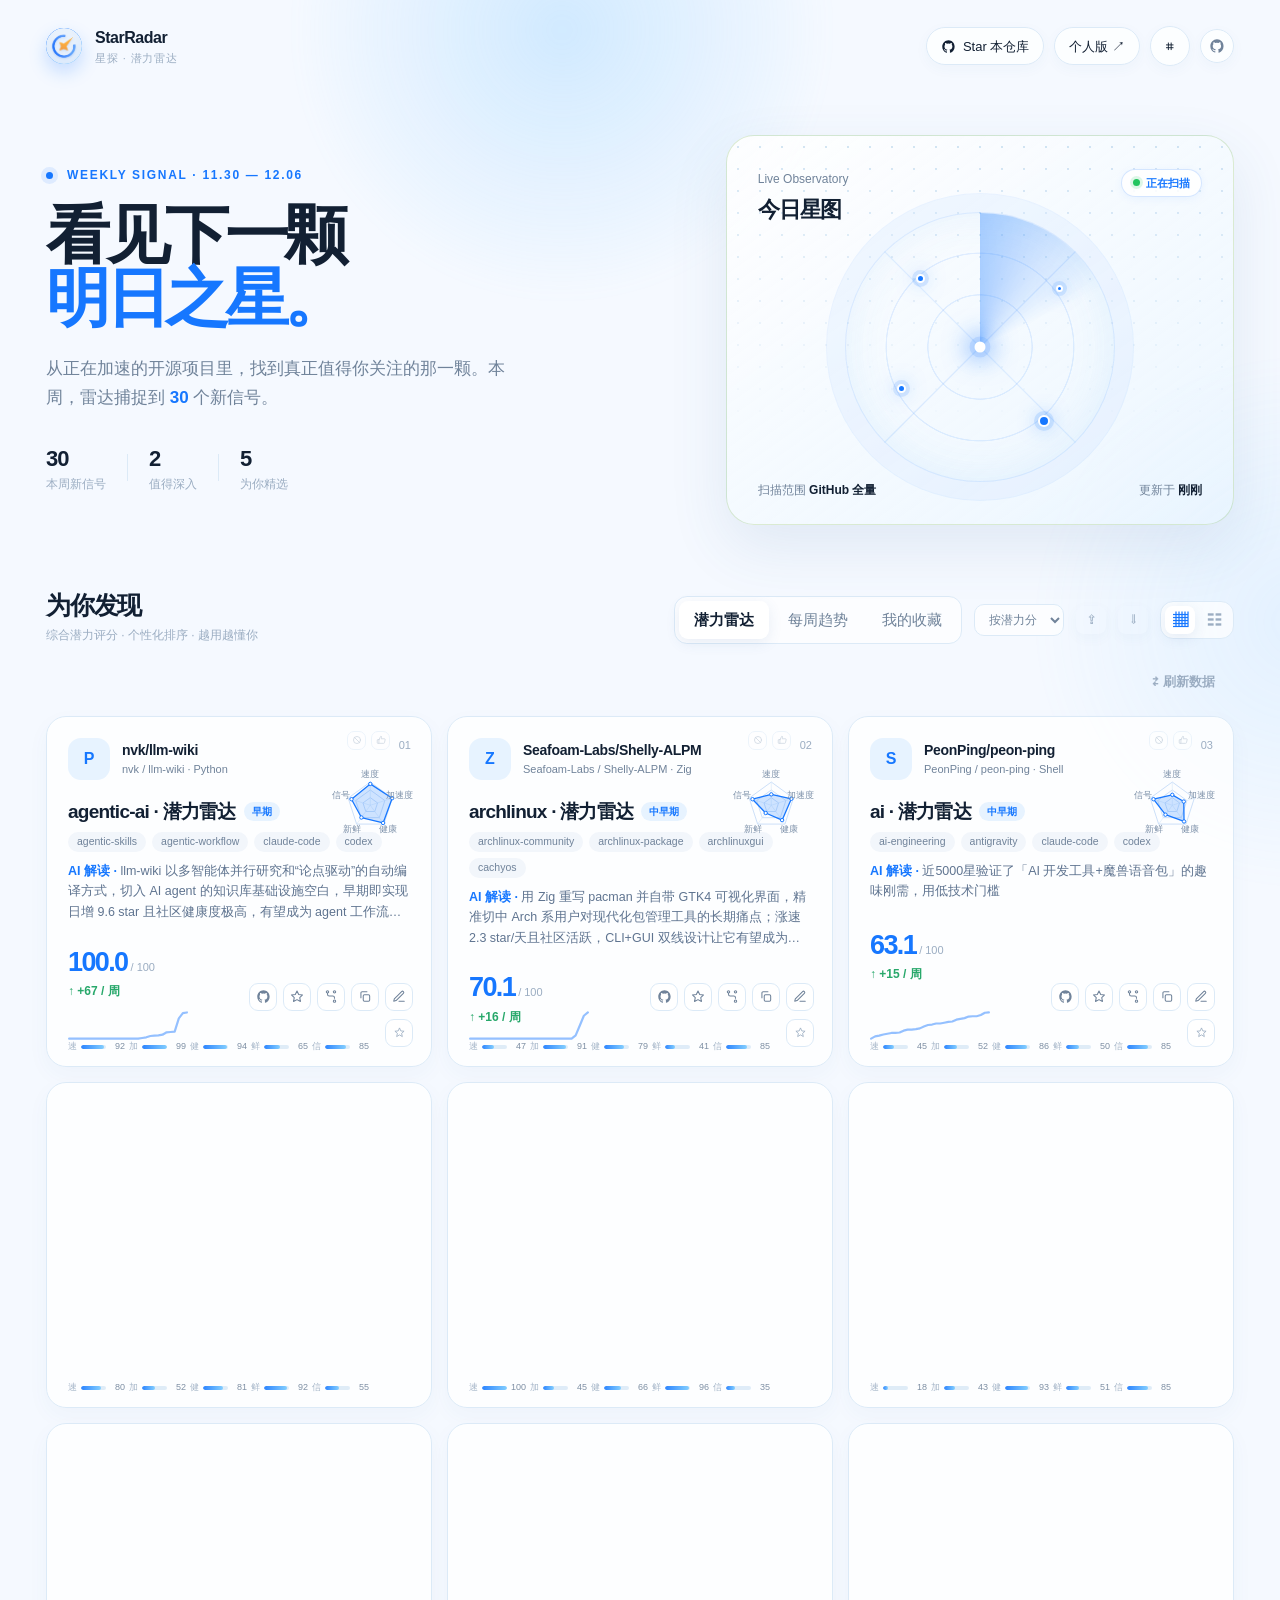
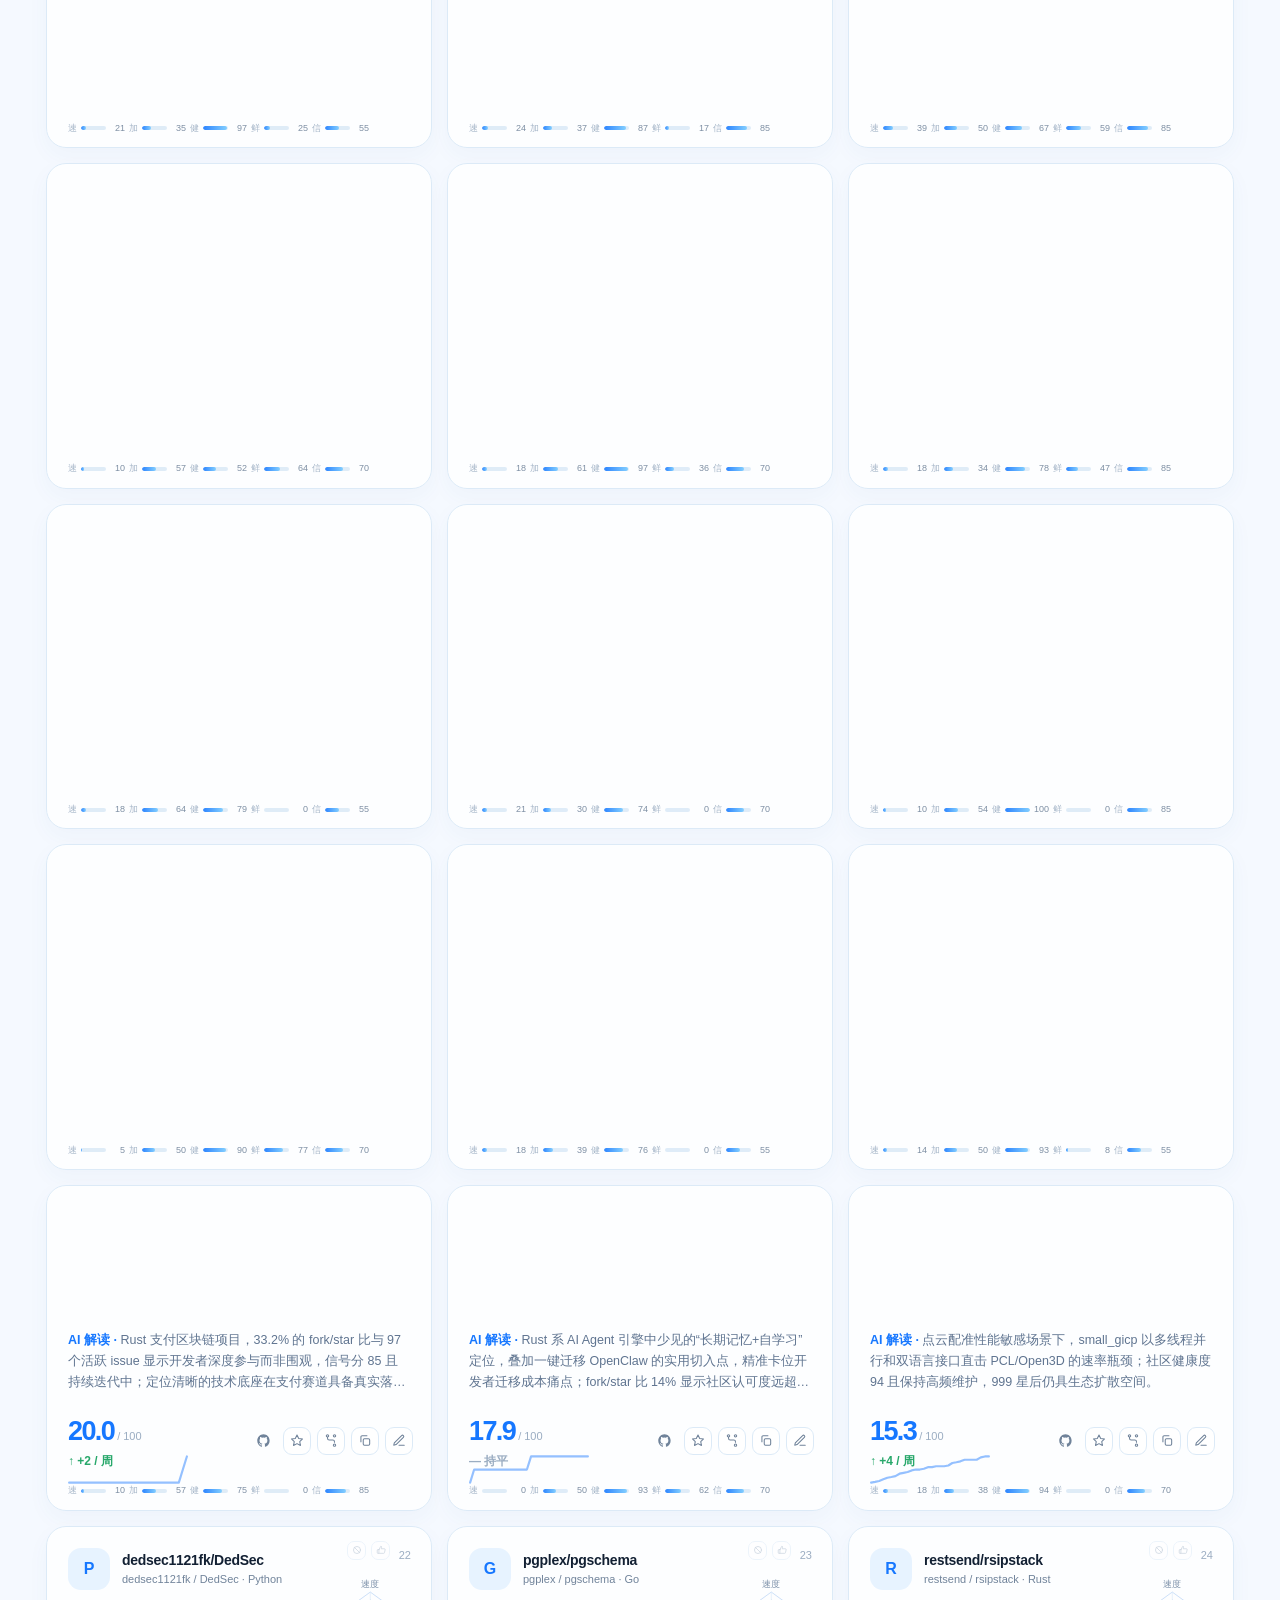
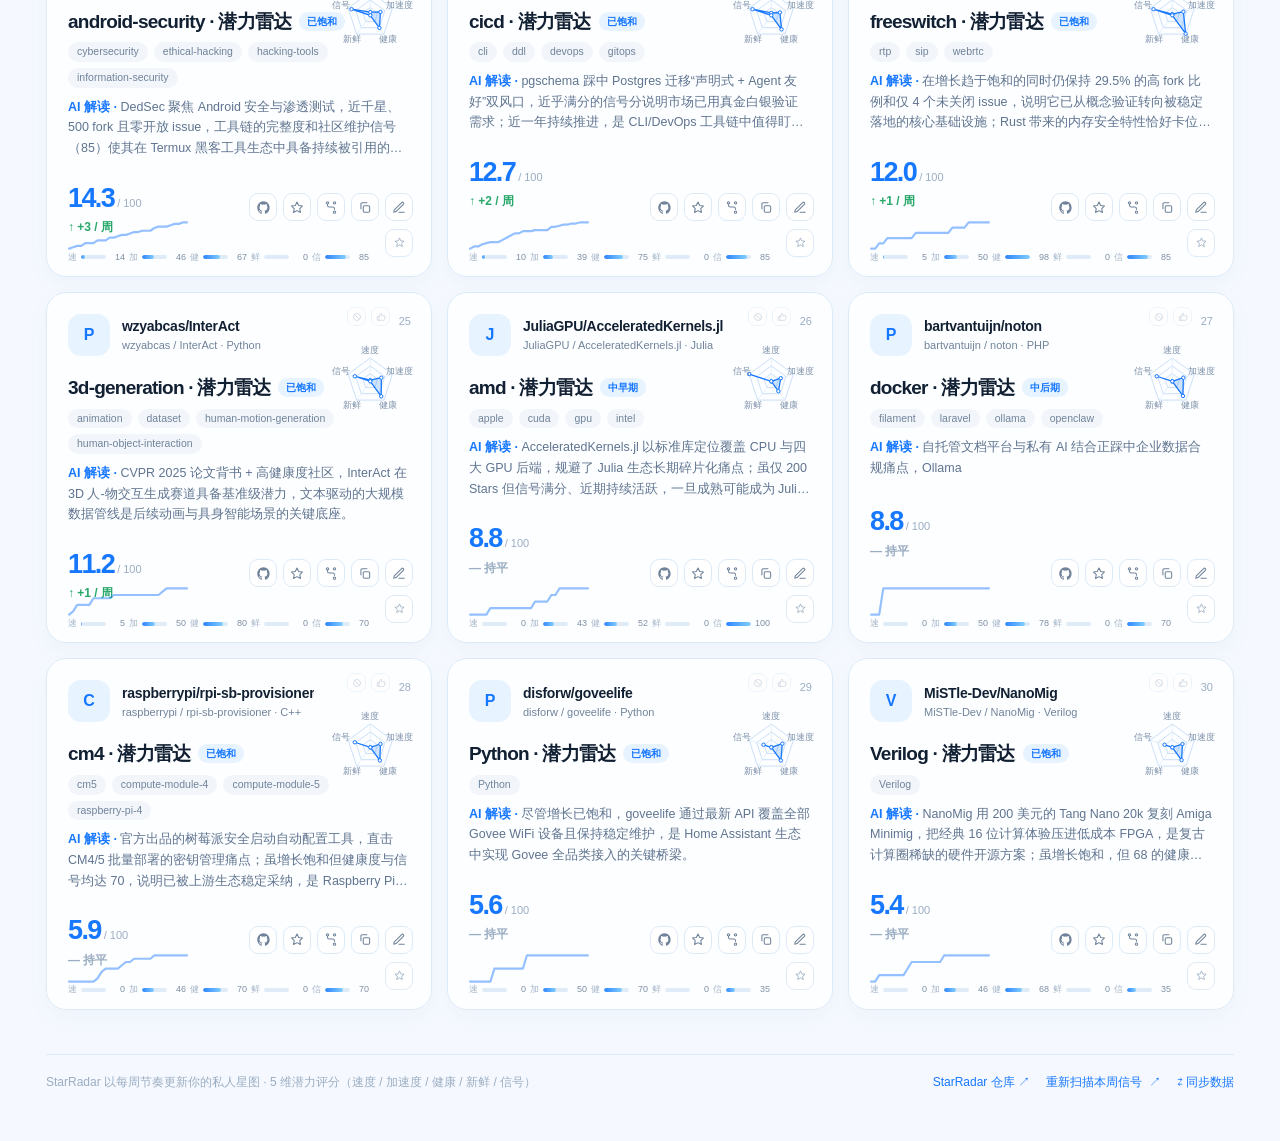
==== commit 3bf21836: "style(survey): 步骤条「完成」节点由星形改为数字 4（与 1/2/3 一致）" ====
--- a/static/index.html
+++ b/static/index.html
@@ -28,7 +28,6 @@
       <a class="gh-repo" href="?personal=1" id="pLink" title="个人特化雷达：基于你的画像搜索与解读">个人版 ↗</a>
       <button class="icon" id="search" title="语义搜索">⌗</button>
       <button class="icon" id="ghConn" title="连接 GitHub，解锁一键加星 / Fork"></button>
-      <button class="icon" id="llmBtn" title="AI 个性化配置（个人版 · Key 仅存本机）" hidden>⚡</button>
       <button class="profile" id="profile"><span>林</span><em>我的雷达</em>⌄</button>
     </div>
   </nav>
@@ -109,72 +108,208 @@
         <img src="starlogo.png" alt="" width="30" height="30">
       </span>
       <div>
-        <h3>告诉雷达，你在寻找什么</h3>
-        <p>只需 30 秒 · 你的雷达会更懂你 · 数据只存本机浏览器</p>
-      </div>
-    </div>
-    <div class="survey-progress" aria-hidden="true">
-      <i class="fill" id="surveyBar"></i>
-    </div>
-    <div class="survey-step" data-step="1">
-      <div class="survey-title"><small>STEP 1 / 3</small><b>你想发现哪类项目？<em>2026 热门方向</em></b></div>
-      <div class="survey-group">
-        <div class="survey-group-name">热门前沿</div>
-        <div class="survey-tags" data-group="hot"></div>
-      </div>
-      <div class="survey-group">
-        <div class="survey-group-name">经典领域</div>
-        <div class="survey-tags" data-group="classic"></div>
-      </div>
-    </div>
-    <div class="survey-step" data-step="2" hidden>
-      <div class="survey-title"><small>STEP 2 / 3</small><b>你通常关注多大体量的项目？</b></div>
-      <div class="survey-stars">
-        <label>最低星数
-          <select id="surveyMin">
-            <option value="0">不限</option><option value="100">100+</option>
-            <option value="500" selected>500+</option><option value="1000">1000+</option>
-          </select>
-        </label>
-        <label>最高星数
-          <select id="surveyMax">
-            <option value="0" selected>不限</option><option value="1000">1000 以下</option>
-            <option value="5000">5000 以下</option><option value="10000">10000 以下</option>
-          </select>
-        </label>
-      </div>
-    </div>
-    <div class="survey-step" data-step="3" hidden>
-      <div class="survey-title"><small>STEP 3 / 4</small><b>AI 个性化（可选）</b><em>填 LLM Key，解读 / 推荐理由 / 周报全部按你的画像生成</em></div>
-      <div class="note-body">
-        <label class="gh-field">API Base URL
-          <input id="qLLMBase" type="text" placeholder="https://api.openai.com/v1" autocomplete="off">
-        </label>
-        <label class="gh-field">API Key
-          <input id="qLLMKey" type="password" placeholder="sk-…（不填则规则模式）" autocomplete="off">
-        </label>
-        <label class="gh-field">模型
-          <input id="qLLMModel" type="text" placeholder="gpt-5-mini" autocomplete="off">
-        </label>
-        <div class="llm-presets" id="qLLMPresets"></div>
-        <small class="note-date">仅支持 <b>OpenAI 兼容接口</b>（Anthropic 原生 API 不兼容）；预设可改；
-          保存时自动测试连通，失败不生效；可跳过，之后随时在 ⚡ 面板配置。</small>
-      </div>
-    </div>
-    <div class="survey-step" data-step="4" hidden>
-      <div class="survey-title"><small>完成</small><b>你的雷达已就绪</b><em>为你生成个性化建议</em></div>
-      <div class="suggest-box" id="suggestBox">
-        <div class="suggest-loading">正在生成建议…</div>
-      </div>
-    </div>
-    <div class="survey-foot">
-      <button class="survey-skip" id="surveySkip">跳过</button>
-      <span class="survey-count" id="surveyCount">1 / 3</span>
-      <button class="survey-next" id="surveyNext">下一步 →</button>
-      <button class="survey-done" id="surveyDone" hidden>完成 ✓</button>
+        <h3 id="surveyHeadTitle">告诉雷达，你在寻找什么</h3>
+        <p id="surveyHeadSub">只需 30 秒 · 数据只存本机浏览器 · 之后可在「我的雷达」随时修改</p>
+      </div>
+    </div>
+
+    <!-- ===== 界面一 · 初次填写（左步骤条 + 右内容区） ===== -->
+    <div class="wizard" id="surveyWizard">
+      <aside class="rail" aria-label="步骤导航">
+        <div class="rail-title">扫描设置</div>
+        <div class="rail-item active" data-go="1">
+          <span class="node"><span class="num">1</span>
+            <svg viewBox="0 0 12 12" fill="none"><path d="M2.2 6.4 L4.8 9 L9.8 3.4" stroke="#fff" stroke-width="1.8" stroke-linecap="round" stroke-linejoin="round"/></svg>
+            <span class="star-node"></span>
+          </span>
+          <span class="rail-label">领域</span>
+        </div>
+        <div class="rail-item future" data-go="2">
+          <span class="node"><span class="num">2</span>
+            <svg viewBox="0 0 12 12" fill="none"><path d="M2.2 6.4 L4.8 9 L9.8 3.4" stroke="#fff" stroke-width="1.8" stroke-linecap="round" stroke-linejoin="round"/></svg>
+            <span class="star-node"></span>
+          </span>
+          <span class="rail-label">体量</span>
+        </div>
+        <div class="rail-item future" data-go="3">
+          <span class="node"><span class="num">3</span>
+            <svg viewBox="0 0 12 12" fill="none"><path d="M2.2 6.4 L4.8 9 L9.8 3.4" stroke="#fff" stroke-width="1.8" stroke-linecap="round" stroke-linejoin="round"/></svg>
+            <span class="star-node"></span>
+          </span>
+          <span class="rail-label">AI 个性化</span>
+        </div>
+        <div class="rail-item future" data-go="4">
+          <span class="node"><span class="num">4</span>
+            <svg viewBox="0 0 12 12" fill="none"><path d="M2.2 6.4 L4.8 9 L9.8 3.4" stroke="#fff" stroke-width="1.8" stroke-linecap="round" stroke-linejoin="round"/></svg>
+          </span>
+          <span class="rail-label">完成</span>
+        </div>
+      </aside>
+
+      <div class="content">
+        <div class="step-pane on" data-step="1">
+          <div class="step-head">
+            <span class="eyebrow">STEP 1 / 4</span>
+            <h2>你想发现哪类项目？</h2>
+            <p>2026 热门方向 · 选 1-8 个，后续推荐以此为核心</p>
+          </div>
+          <div class="step-body">
+            <div class="grp">
+              <div class="grp-head"><h3>热门前沿</h3><span class="count" id="hotCount">0 / 8</span></div>
+              <div class="survey-tags tags" data-group="hot"></div>
+            </div>
+            <div class="grp">
+              <div class="grp-head"><h3>经典领域</h3></div>
+              <div class="survey-tags tags" data-group="classic"></div>
+            </div>
+          </div>
+        </div>
+
+        <div class="step-pane" data-step="2">
+          <div class="step-head">
+            <span class="eyebrow">STEP 2 / 4</span>
+            <h2>你通常关注多大体量的项目？</h2>
+            <p>星数无意义，增长动能才上榜——体量决定我们为你搜索的池子</p>
+          </div>
+          <div class="step-body">
+            <div class="size-picker">
+              <div class="field">
+                <label class="field-label">最低星数</label>
+                <select id="surveyMin">
+                  <option value="0">不限</option>
+                  <option value="50">50 以上</option>
+                  <option value="100">100 以上</option>
+                  <option value="500" selected>500 以上</option>
+                  <option value="1000">1000 以上</option>
+                </select>
+              </div>
+              <div class="field">
+                <label class="field-label">最高星数</label>
+                <select id="surveyMax">
+                  <option value="0" selected>不限</option>
+                  <option value="1000">1000 以下</option>
+                  <option value="5000">5000 以下</option>
+                  <option value="10000">10000 以下</option>
+                </select>
+              </div>
+            </div>
+            <p class="range-hint">区间会随你的行为记忆动态微调——越用越准</p>
+          </div>
+        </div>
+
+        <div class="step-pane" data-step="3">
+          <div class="step-head">
+            <span class="eyebrow">STEP 3 / 4</span>
+            <h2>AI 个性化（可选）</h2>
+            <p>填 LLM Key，解读 / 推荐理由 / 周报全部按你的画像生成；不填则规则模式</p>
+          </div>
+          <div class="step-body">
+            <div class="preset-row" id="qLLMPresets"><span class="pr-label">预设</span></div>
+            <div class="field"><label class="field-label">API Base URL</label>
+              <input id="qLLMBase" type="text" placeholder="https://api.openai.com/v1" autocomplete="off"></div>
+            <div class="field-row">
+              <div class="field"><label class="field-label">API Key</label>
+                <input id="qLLMKey" type="password" placeholder="sk-…（不填则规则模式）" autocomplete="off"></div>
+              <div class="field"><label class="field-label">模型</label>
+                <input id="qLLMModel" type="text" placeholder="gpt-5-mini" autocomplete="off"></div>
+            </div>
+            <div class="llm-test-row">
+              <button class="llm-test" id="qLlmTest" type="button">测试连接</button>
+              <span class="llm-status" id="qLlmStatus"></span>
+            </div>
+            <p class="form-note">仅支持 <b>OpenAI 兼容接口</b>（Anthropic 原生 API 不兼容）；保存时自动测试连通，失败不生效。</p>
+          </div>
+        </div>
+
+        <div class="step-pane" data-step="4">
+          <div class="done-stage">
+            <div class="radar-hero" aria-hidden="true">
+              <i class="ring"></i><i class="ring r2"></i><i class="ring r3"></i>
+              <i class="scan"></i>
+              <svg viewBox="0 0 128 128" fill="none">
+                <path d="M 108,64 A 44 44 0 1 0 20,64" stroke="#1677ff" stroke-width="5" stroke-linecap="round"/>
+                <path d="M 64,46 l4.5,10 10.9,1.3-7.9,7.5 2,10.8L64,71l-9.5,5.6 2-10.8-7.9-7.5 10.9-1.3z" fill="#FFD166"/>
+              </svg>
+            </div>
+            <h2>你的雷达已就绪</h2>
+            <p class="done-sub" id="doneSub">正在为你生成个性化建议…</p>
+            <div class="sum-card" id="sumCard"></div>
+            <div class="done-status"><span class="spin"></span><span id="doneStatus">AI 正在分析你的兴趣…</span></div>
+          </div>
+        </div>
+
+        <div class="content-foot">
+          <button class="survey-skip" id="surveySkip">跳过</button>
+          <span class="survey-count" id="surveyCount">1 / 4</span>
+          <button class="survey-next" id="surveyNext">下一步 →</button>
+          <button class="survey-done" id="surveyDone" hidden>完成 ✓</button>
+        </div>
+      </div>
+    </div>
+
+    <!-- ===== 界面二 · 再次修改（紧凑编辑面板） ===== -->
+    <div class="edit" id="surveyEdit" hidden>
+      <div class="edit-head">
+        <h2>我的雷达 · 修改兴趣档案</h2>
+        <p>改动将在下次生成时生效</p>
+      </div>
+      <div class="edit-sec">
+        <div class="sec-head"><h3>兴趣领域</h3><span class="sec-note">点 × 移除</span><span class="sec-count" id="editCount">0 / 8</span></div>
+        <div class="sel-tags" id="editTags"></div>
+        <div class="pop-wrap">
+          <button class="add-tag" id="editAdd" type="button">＋ 添加领域</button>
+          <div class="add-pop" id="editPop" hidden>
+            <div class="pop-title">选择要添加的领域</div>
+            <div class="pop-grp"><h4>热门前沿</h4><div class="survey-tags tags" data-group="hot"></div></div>
+            <div class="pop-grp"><h4>经典领域</h4><div class="survey-tags tags" data-group="classic"></div></div>
+          </div>
+        </div>
+      </div>
+      <div class="edit-sec">
+        <div class="sec-head"><h3>体量区间</h3><span class="sec-note">决定搜索池</span></div>
+        <div class="field-row">
+          <div class="field"><label class="field-label">最低星数</label>
+            <select id="eMin">
+              <option value="0">不限</option>
+              <option value="50">50 以上</option>
+              <option value="100">100 以上</option>
+              <option value="500">500 以上</option>
+              <option value="1000">1000 以上</option>
+            </select></div>
+          <div class="field"><label class="field-label">最高星数</label>
+            <select id="eMax">
+              <option value="0">不限</option>
+              <option value="1000">1000 以下</option>
+              <option value="5000">5000 以下</option>
+              <option value="10000">10000 以下</option>
+            </select></div>
+        </div>
+      </div>
+      <div class="edit-sec">
+        <div class="sec-head"><h3>AI 个性化（可选）</h3><span class="sec-note">LLM Key · 保存前自动测试</span></div>
+        <div class="preset-row" id="editPresets"><span class="pr-label">预设</span></div>
+        <div class="field-row">
+          <div class="field"><label class="field-label">API Base URL</label>
+            <input id="eLLMBase" type="text" placeholder="https://api.openai.com/v1" autocomplete="off"></div>
+          <div class="field"><label class="field-label">模型</label>
+            <input id="eLLMModel" type="text" placeholder="gpt-5-mini" autocomplete="off"></div>
+        </div>
+        <div class="field"><label class="field-label">API Key</label>
+          <input id="eLLMKey" type="password" placeholder="sk-…（留空则清除）" autocomplete="off"></div>
+        <div class="llm-test-row">
+          <button class="llm-test" id="eLlmTest" type="button">测试连接</button>
+          <span class="llm-status" id="eLlmStatus"></span>
+        </div>
+      </div>
+      <div class="edit-foot">
+        <button class="survey-skip" id="editCancel">取消</button>
+        <span class="save-state" id="editState"></span>
+        <button class="survey-done" id="editSave">保存</button>
+      </div>
     </div>
   </div>
 </div>
+
 
 <div class="toast" id="toast"></div>
 
@@ -193,43 +328,6 @@
     </div>
     <div class="gh-body" id="ghBody"></div>
     <div class="gh-foot" id="ghFoot"></div>
-  </div>
-</div>
-
-<!-- ===== LLM 配置面板（个人版 · AI 个性化） ===== -->
-<div class="gh-overlay" id="llmPanel" aria-hidden="true">
-  <div class="gh-box" role="dialog" aria-modal="true">
-    <button class="detail-close" id="llmClose" title="关闭">×</button>
-    <div class="gh-head">
-      <span class="gh-ico" aria-hidden="true">
-        <svg viewBox="0 0 24 24" fill="none" stroke="currentColor" stroke-width="1.8" stroke-linecap="round" stroke-linejoin="round" width="22" height="22"><path d="M13 2L4.5 13.5H11L9.5 22 19 10h-6.5z"/></svg>
-      </span>
-      <div>
-        <h3 id="llmTitle">AI 个性化配置</h3>
-        <p>填入你自己的 LLM Key · 推荐 / 解读 / 周报按你的画像生成</p>
-      </div>
-    </div>
-    <div class="note-body">
-      <label class="gh-field">API Base URL
-        <input id="llmBase" type="text" placeholder="https://api.openai.com/v1" autocomplete="off">
-      </label>
-      <label class="gh-field">API Key
-        <input id="llmKey" type="password" placeholder="sk-…" autocomplete="off">
-      </label>
-      <label class="gh-field">模型
-        <input id="llmModel" type="text" placeholder="gpt-4o-mini" autocomplete="off">
-      </label>
-      <div class="llm-presets" id="llmPresets"></div>
-      <p class="llm-status" id="llmStatus"></p>
-      <small class="note-date">仅支持 <b>OpenAI 兼容接口</b>（/chat/completions）——Anthropic 原生 API 不兼容。
-        上方为服务商<b>预设</b>（可自行修改，模型名以服务商最新文档为准），粘贴你自己的 Key 后保存前自动测试连通。</small>
-    </div>
-    <div class="gh-foot">
-      <button class="gh-btn ghost" id="llmClear" hidden>清除</button>
-      <span class="gh-spacer"></span>
-      <button class="gh-btn ghost" id="llmTest">测试</button>
-      <button class="gh-btn primary" id="llmSave">保存</button>
-    </div>
   </div>
 </div>
 
--- a/static/css/style.css
+++ b/static/css/style.css
@@ -7,7 +7,10 @@
   --faint: #9badc2;
   --line: #dceaf7;
   --blue: #1677ff;
-  --pale: #e7f3ff;
+  --blue-mist: rgba(22, 119, 255, 0.06);
+  --blue-soft: #e8f1ff;
+  --r-sm: 12px;
+  --shadow-btn: 0 7px 18px rgba(22, 119, 255, 0.35);  --pale: #e7f3ff;
   --green: #28a86b;
   --shadow: 0 22px 60px #3764991c;
   --ease: cubic-bezier(0.2, 0.8, 0.2, 1);
@@ -821,7 +824,7 @@
 .fb.dismiss { right: 65px; }
 .fb.off { opacity: 0.18; cursor: default; pointer-events: none; border-color: transparent; background: transparent; }
 
-/* ===== 冷启动问卷 ===== */
+/* ===== 冷启动问卷（方向 B：左步骤条向导 + 修改面板双形态） ===== */
 .survey-overlay {
   position: fixed;
   inset: 0;
@@ -840,91 +843,289 @@
 .survey-overlay.open { opacity: 1; pointer-events: auto; }
 .survey-box {
   position: relative;
-  width: min(560px, 94vw);
+  width: min(680px, 94vw);
+  height: min(560px, 90vh);
   background: #fff;
   border-radius: 20px;
-  padding: 30px 30px 24px;
+  padding: 26px 0 0;
   box-shadow: 0 22px 70px #07101e55;
-}
-.survey-head { display: flex; gap: 14px; align-items: center; margin-bottom: 22px; }
-.survey-ico {
-  flex: none;
-  width: 44px;
-  height: 44px;
   display: flex;
-  align-items: center;
-  justify-content: center;
-}
+  flex-direction: column;
+  overflow: hidden;
+}
+.survey-head { display: flex; gap: 14px; align-items: center; padding: 0 30px 18px; }
+.survey-ico { flex: none; width: 44px; height: 44px; display: flex; align-items: center; justify-content: center; }
 .survey-ico img { width: 30px; height: 30px; border-radius: 9px; display: block; box-shadow: 0 6px 16px #1677ff2e; }
-.survey-progress { height: 3px; border-radius: 99px; background: #eef2f9; margin-bottom: 20px; overflow: hidden; }
-.survey-progress .fill { display: block; height: 100%; width: 33%; border-radius: 99px; background: linear-gradient(90deg, #1677ff, #7c5cff); transition: width 0.35s ease; }
-.survey-title b em { font-style: normal; font-weight: 500; font-size: 11px; color: var(--blue); background: #1677ff14; padding: 2px 8px; border-radius: 99px; margin-left: 6px; }
-.survey-group + .survey-group { margin-top: 14px; }
-.survey-group-name { font-size: 11px; font-weight: 700; letter-spacing: 1px; color: var(--faint); margin-bottom: 8px; }
 .survey-head h3 { margin: 0 0 3px; font-size: 17px; }
 .survey-head p { margin: 0; font-size: 12px; color: var(--muted); line-height: 1.6; }
-.survey-title { display: flex; flex-direction: column; gap: 4px; margin-bottom: 14px; }
-.survey-title small { color: var(--blue); font-weight: 700; font-size: 11px; letter-spacing: 1px; }
-.survey-title b { font-size: 14.5px; font-weight: 700; }
-.survey-tags { display: flex; flex-wrap: wrap; gap: 8px; }
+
+/* ---- 向导：左步骤条 + 右内容区 ---- */
+.wizard { flex: 1; display: grid; grid-template-columns: 176px 1fr; min-height: 0; }
+
+/* 左：步骤条（扫描轨道） */
+.rail { background: #fbfdff; border-right: 1px solid var(--line); padding: 20px 14px 16px; position: relative; }
+.rail-title { font-size: 11px; font-weight: 700; letter-spacing: 0.1em; color: var(--faint); margin: 0 6px 14px; }
+.rail-item {
+  position: relative; display: flex; align-items: center; gap: 10px;
+  padding: 9px 10px; border-radius: 10px; cursor: pointer; user-select: none;
+  transition: background 0.18s;
+}
+.rail-item:hover { background: var(--blue-mist); }
+.rail-item:not(:last-child)::after {
+  content: ""; position: absolute; left: 21px; top: 36px; bottom: -10px; width: 2px;
+  background: var(--line); transition: background 0.25s;
+}
+.rail-item.done:not(:last-child)::after { background: var(--blue); }
+.rail-item .node {
+  flex: none; width: 22px; height: 22px; border-radius: 50%;
+  display: grid; place-items: center;
+  font-size: 11.5px; font-weight: 700; font-variant-numeric: tabular-nums;
+  background: #eef3f9; color: var(--faint); border: 1px solid transparent;
+  transition: 0.2s;
+}
+.rail-item .node svg { width: 11px; height: 11px; display: none; }
+.rail-item .node .star-node { width: 13px; height: 13px; display: none; }
+.rail-item .rail-label { font-size: 13px; color: var(--muted); transition: color 0.18s; }
+.rail-item.active { background: var(--blue-mist); }
+.rail-item.active .node {
+  background: #fff; border-color: var(--blue); color: var(--blue);
+  box-shadow: 0 0 0 4px rgba(22, 119, 255, 0.12);
+}
+.rail-item.active .rail-label { color: var(--ink); font-weight: 600; }
+.rail-item.done .node { background: var(--blue); color: #fff; box-shadow: none; }
+.rail-item.done .node svg { display: block; }
+.rail-item.done .rail-label { color: var(--ink); }
+.rail-item.star-node .node { border-radius: 50%; background: #eef3f9; border: 1px solid transparent; }
+.rail-item.star-node.active .node { background: #fff; border-color: var(--blue); box-shadow: 0 0 0 4px rgba(22, 119, 255, 0.12); }
+.rail-item.star-node.done .node { background: var(--blue); box-shadow: none; }
+.rail-item.star-node .node .num, .rail-item.star-node .node > svg { display: none; }
+.rail-item.star-node .node .star-node { display: block; }
+.rail-item.star-node.future .node .star-node { filter: grayscale(1); opacity: 0.55; }
+.rail-item.star-node .node .star-node svg { display: block; }  /* 修复：.node svg{display:none} 误伤星形 */
+.rail-item.future { cursor: default; }
+.rail-item.future:hover { background: transparent; }
+.rail-item.future .rail-label { color: var(--faint); }
+
+/* 右：内容区 */
+.content { display: flex; flex-direction: column; min-width: 0; min-height: 0; background: #fff; }  /* min-height:0 让 step-body 滚动生效 */
+.step-pane { flex: 1; display: none; flex-direction: column; padding: 24px 26px 0; min-height: 0; }
+.step-pane.on { display: flex; animation: paneIn 0.28s var(--ease); }
+@keyframes paneIn { from { opacity: 0; transform: translateX(10px); } to { opacity: 1; transform: none; } }
+.step-head { margin-bottom: 18px; }
+.step-head .eyebrow {
+  font-size: 11px; font-weight: 700; letter-spacing: 0.1em; color: var(--blue);
+  text-transform: uppercase; display: block; margin-bottom: 6px;
+}
+.step-head h2 { font-size: 17px; letter-spacing: -0.01em; margin: 0 0 5px; }
+.step-head p { font-size: 13px; color: var(--muted); line-height: 1.7; max-width: 34em; margin: 0; }
+.step-body { flex: 1; overflow-y: auto; padding-right: 6px; min-height: 0; }
+.step-body::-webkit-scrollbar { width: 6px; }
+.step-body::-webkit-scrollbar-thumb { background: #dbe5f1; border-radius: 99px; }
+.step-body::-webkit-scrollbar-track { background: transparent; }
+
+/* 标签组 */
+.grp + .grp { margin-top: 18px; }
+.grp-head { display: flex; align-items: baseline; gap: 10px; margin-bottom: 10px; }
+.grp-head h3 { font-size: 12px; font-weight: 700; letter-spacing: 0.06em; margin: 0; }
+.grp-head span { font-size: 12px; color: var(--faint); }
+.grp-head .count { margin-left: auto; font-variant-numeric: tabular-nums; }
+.tags { display: flex; flex-wrap: wrap; gap: 8px; }
 .st-tag {
-  padding: 7px 13px;
-  border: 1px solid var(--line);
-  border-radius: 999px;
-  background: #f7f9fd;
-  color: var(--muted);
-  font-size: 12.5px;
-  cursor: pointer;
-  transition: 0.18s;
-}
-.st-tag:hover { border-color: #1677ff4d; color: var(--ink); }
-.st-tag.sel { background: #1677ff; border-color: #1677ff; color: #fff; font-weight: 600; box-shadow: 0 5px 14px #1677ff38; }
-.survey-stars { display: flex; gap: 12px; }
-.survey-stars label { flex: 1; display: flex; flex-direction: column; gap: 7px; font-size: 12px; color: var(--muted); }
-.survey-stars select {
-  padding: 10px 12px;
-  border: 1px solid var(--line);
-  border-radius: 11px;
-  background: #fff;
-  font-size: 13px;
-  color: var(--ink);
-  cursor: pointer;
-}
-.survey-tip { margin: 0 0 12px; font-size: 12px; color: var(--muted); line-height: 1.6; }
-.survey-input {
-  width: 100%;
-  padding: 11px 13px;
-  border: 1px solid var(--line);
-  border-radius: 11px;
-  font-size: 13.5px;
-  background: #f7f9fd;
-  transition: 0.2s;
-}
-.survey-input:focus { outline: none; border-color: #1677ff; background: #fff; box-shadow: 0 0 0 3px #1677ff1f; }
-.survey-foot { display: flex; align-items: center; gap: 10px; margin-top: 24px; }
-.survey-skip {
-  padding: 9px 14px;
-  border: 0;
-  background: transparent;
-  color: var(--faint);
-  font-size: 12.5px;
-  cursor: pointer;
-}
-.survey-skip:hover { color: var(--muted); }
-.survey-count { flex: 1; text-align: center; font-size: 12px; color: var(--faint); letter-spacing: 1px; }
+  padding: 7px 13px; border: 1px solid var(--line); border-radius: 999px;
+  background: #f7f9fd; color: var(--muted); font-size: 12.5px; line-height: 1.3;
+  cursor: pointer; transition: 0.18s; user-select: none;
+}
+.st-tag:hover { border-color: rgba(22, 119, 255, 0.35); color: var(--ink); }
+.st-tag.sel {
+  background: var(--blue); border-color: var(--blue); color: #fff; font-weight: 600;
+  box-shadow: 0 5px 14px rgba(22, 119, 255, 0.3);
+}
+.st-tag.full { opacity: 0.45; cursor: not-allowed; }
+.st-tag.full:hover { border-color: var(--line); color: var(--muted); }
+
+/* 体量三选 */
+.range-cards { display: flex; flex-direction: column; gap: 10px; }
+.range-card {
+  display: flex; align-items: center; gap: 14px;
+  padding: 14px 16px; border: 1px solid var(--line); border-radius: var(--r-sm);
+  background: #fbfcfe; text-align: left; cursor: pointer; transition: 0.18s;
+}
+.range-card:hover { border-color: rgba(22, 119, 255, 0.45); background: var(--blue-mist); }
+.range-card.sel {
+  border-color: var(--blue); background: var(--blue-mist);
+  box-shadow: 0 0 0 3px rgba(22, 119, 255, 0.10);
+}
+.range-card .rc-star { flex: none; width: 26px; height: 26px; }
+.range-card .rc-main { flex: 1; min-width: 0; }
+.range-card .rc-main b { display: block; font-size: 15px; letter-spacing: -0.01em; font-variant-numeric: tabular-nums; }
+.range-card .rc-main span { font-size: 12px; color: var(--muted); }
+.range-card .rc-check {
+  flex: none; width: 18px; height: 18px; border-radius: 50%;
+  border: 1.5px solid #c6d2e1; display: grid; place-items: center;
+}
+.range-card.sel .rc-check { border-color: var(--blue); background: var(--blue); }
+.range-card.sel .rc-check svg { display: block; }
+.rc-check svg { width: 10px; height: 10px; display: none; }
+.range-hint { margin-top: 14px; font-size: 12.5px; color: var(--faint); line-height: 1.7; }
+
+/* 表单 */
+.field { display: block; margin-bottom: 12px; }
+.field-label { display: block; font-size: 12.5px; font-weight: 600; color: var(--muted); margin-bottom: 5px; }
+.field input {
+  width: 100%; padding: 9px 12px; border: 1px solid var(--line); border-radius: 10px;
+  font-size: 13.5px; color: var(--ink); background: #f7f9fd; transition: 0.2s; box-sizing: border-box;
+}
+.field input:focus { outline: none; border-color: var(--blue); background: #fff; box-shadow: 0 0 0 3px rgba(22, 119, 255, 0.15); }
+.field-row { display: grid; grid-template-columns: 1fr 1fr; gap: 12px; }
+.field select {
+  width: 100%; padding: 9px 12px; border: 1px solid var(--line); border-radius: 10px;
+  font-size: 13.5px; color: var(--ink); background: #f7f9fd; transition: 0.2s; box-sizing: border-box;
+}
+.field select:focus { outline: none; border-color: var(--blue); background: #fff; box-shadow: 0 0 0 3px rgba(22, 119, 255, 0.15); }
+.size-picker { display: grid; grid-template-columns: 1fr 1fr; gap: 12px; }
+.preset-row { display: flex; align-items: center; gap: 8px; margin: 4px 0 14px; flex-wrap: wrap; }
+.preset-row .pr-label { font-size: 12.5px; color: var(--faint); margin-right: 2px; }
+.llm-preset {
+  padding: 5px 12px; border: 1px solid var(--line); border-radius: 999px;
+  background: #f7f9fd; color: var(--muted); font-size: 12px; cursor: pointer; transition: 0.18s;
+}
+.llm-preset:hover { border-color: rgba(22, 119, 255, 0.5); color: var(--blue); background: var(--blue-mist); }
+.llm-preset.sel { border-color: var(--blue); color: var(--blue); background: var(--blue-soft); font-weight: 600; }
+.form-note { font-size: 12px; color: var(--faint); line-height: 1.7; margin: 2px 0 0; }
+.llm-test-row { display: flex; align-items: center; gap: 10px; margin: 2px 0 8px; }
+.llm-test {
+  padding: 6px 14px; border: 1px solid var(--line); border-radius: 10px;
+  background: #f7f9fd; color: var(--muted); font-size: 12.5px; cursor: pointer; transition: 0.18s;
+}
+.llm-test:hover { border-color: rgba(22, 119, 255, 0.5); color: var(--blue); background: var(--blue-mist); }
+.form-note b { color: var(--muted); font-weight: 600; }
+
+/* 完成步 */
+.done-stage { flex: 1; display: flex; flex-direction: column; align-items: center; justify-content: center; text-align: center; padding: 8px 10px 4px; overflow-y: auto; }
+.radar-hero { position: relative; width: 104px; height: 104px; margin-bottom: 14px; }
+.radar-hero svg { position: absolute; inset: 0; }
+.radar-hero .ring { position: absolute; inset: 0; border: 1px solid rgba(22, 119, 255, 0.14); border-radius: 50%; }
+.radar-hero .ring.r2 { inset: 21px; }
+.radar-hero .ring.r3 { inset: 42px; }
+.radar-hero .scan {
+  position: absolute; inset: 0; border-radius: 50%;
+  background: conic-gradient(rgba(22, 119, 255, 0.22), transparent 15%, transparent);
+  animation: scan 4.8s linear infinite;
+}
+@keyframes scan { to { transform: rotate(360deg); } }
+.step-pane.on[data-step="4"] .radar-hero { animation: doneIn 0.55s var(--ease) both; }
+.step-pane.on[data-step="4"] .done-stage h2 { animation: paneIn 0.4s 0.15s var(--ease) both; }
+.step-pane.on[data-step="4"] .done-stage .done-sub { animation: paneIn 0.4s 0.25s var(--ease) both; }
+.step-pane.on[data-step="4"] .sum-card { animation: paneIn 0.45s 0.35s var(--ease) both; }
+.step-pane.on[data-step="4"] .done-status { animation: paneIn 0.4s 0.55s var(--ease) both; }
+@keyframes doneIn { from { opacity: 0; transform: scale(0.82); } to { opacity: 1; transform: none; } }
+.done-stage h2 { font-size: 16px; margin: 0 0 4px; }
+.done-stage .done-sub { font-size: 12.5px; color: var(--muted); margin: 0 0 14px; }
+.done-status { display: flex; align-items: center; gap: 9px; font-size: 13px; color: var(--muted); }
+.done-status .spin {
+  width: 14px; height: 14px; border-radius: 50%;
+  border: 2px solid #cfe2f7; border-top-color: var(--blue);
+  animation: spin 0.8s linear infinite;
+}
+@keyframes spin { to { transform: rotate(360deg); } }
+.sum-card {
+  width: 100%; max-width: 380px; text-align: left;
+  border: 1px solid var(--line); border-radius: var(--r-sm); background: #fbfcfe;
+  padding: 12px 14px; margin-bottom: 14px; box-sizing: border-box;
+}
+.sum-row { display: flex; align-items: flex-start; gap: 10px; font-size: 12.5px; }
+.sum-row + .sum-row { margin-top: 10px; }
+.sum-row .k { flex: none; width: 58px; font-size: 12px; color: var(--faint); padding-top: 2px; }
+.sum-row .v { color: var(--ink); line-height: 1.7; min-width: 0; }
+.sum-tags { display: flex; flex-wrap: wrap; gap: 6px; }
+.sum-tag {
+  font-size: 12px; color: var(--muted); background: #fff; border: 1px solid var(--line);
+  border-radius: 999px; padding: 2px 9px;
+}
+.sum-tag.more { color: var(--faint); }
+.ai-ok { color: var(--green); font-weight: 600; }
+.ai-off { color: var(--faint); }
+
+/* 底部按钮条 */
+.content-foot {
+  display: flex; align-items: center; gap: 12px;
+  padding: 13px 26px 16px; border-top: 1px solid var(--line); background: #fff;
+}
+.survey-skip { font-size: 12.5px; color: var(--faint); padding: 8px 10px; border-radius: 9px; cursor: pointer; transition: 0.18s; background: none; border: 0; }
+.survey-skip:hover { color: var(--muted); background: var(--blue-mist); }
+.survey-count { flex: 1; text-align: center; font-size: 12px; color: var(--faint); letter-spacing: 0.06em; font-variant-numeric: tabular-nums; }
 .survey-next, .survey-done {
-  padding: 9px 20px;
-  border: 0;
-  border-radius: 11px;
-  background: #1677ff;
-  color: #fff;
-  font-size: 13px;
-  font-weight: 600;
-  cursor: pointer;
-  box-shadow: 0 7px 18px #1677ff38;
-  transition: 0.2s;
-}
-.survey-next:hover, .survey-done:hover { transform: translateY(-1px); box-shadow: 0 10px 22px #1677ff4d; }
+  display: inline-flex; align-items: center; gap: 6px;
+  padding: 9px 20px; border-radius: 11px; font-size: 13px; font-weight: 600;
+  background: var(--blue); color: #fff; border: 0; cursor: pointer;
+  box-shadow: var(--shadow-btn); transition: 0.2s;
+}
+.survey-next:hover, .survey-done:hover { transform: translateY(-1px); box-shadow: 0 10px 22px rgba(22, 119, 255, 0.4); }
+.survey-next:disabled { opacity: 0.6; cursor: default; transform: none; }
+.survey-done[hidden] { display: none; }
+
+/* ===== 界面二 · 再次修改（直接编辑面板） ===== */
+.edit { flex: 1; padding: 20px 24px 0; background: #fff; display: flex; flex-direction: column; min-height: 0; overflow-y: auto; }
+.edit[hidden], .wizard[hidden] { display: none; }  /* display 覆盖 hidden 属性的修复 */
+.edit-head { margin-bottom: 16px; }
+.edit-head h2 { font-size: 16px; letter-spacing: -0.01em; margin: 0 0 3px; }
+.edit-head p { font-size: 12.5px; color: var(--muted); margin: 0; }
+.edit-sec + .edit-sec { margin-top: 16px; padding-top: 16px; border-top: 1px solid var(--line); }
+.sec-head { display: flex; align-items: center; gap: 10px; margin-bottom: 8px; }
+.sec-head h3 { font-size: 13px; font-weight: 700; margin: 0; }
+.sec-head .sec-note { font-size: 12px; color: var(--faint); }
+.sec-head .sec-count { margin-left: auto; font-size: 12px; color: var(--faint); font-variant-numeric: tabular-nums; }
+.sel-tags { display: flex; flex-wrap: wrap; gap: 7px; margin-bottom: 9px; }
+.sel-tag {
+  display: inline-flex; align-items: center; gap: 5px;
+  padding: 5px 7px 5px 12px; border: 1px solid rgba(22, 119, 255, 0.35);
+  border-radius: 999px; background: var(--blue-soft); color: var(--ink);
+  font-size: 12.5px; font-weight: 500;
+}
+.sel-tag button {
+  width: 16px; height: 16px; border-radius: 50%; display: grid; place-items: center;
+  color: var(--blue); font-size: 12px; line-height: 1; border: 0; background: none; cursor: pointer; transition: 0.15s;
+}
+.sel-tag button:hover { background: var(--blue); color: #fff; }
+.add-tag {
+  display: inline-flex; align-items: center; gap: 5px;
+  padding: 6px 13px; border: 1px dashed #c6d2e1; border-radius: 999px;
+  font-size: 12.5px; color: var(--muted); background: #fbfcfe; cursor: pointer; transition: 0.18s;
+}
+.add-tag:hover { border-color: var(--blue); color: var(--blue); background: var(--blue-mist); }
+.pop-wrap { position: relative; display: inline-block; }
+.add-pop {
+  position: absolute; z-index: 20; top: calc(100% + 8px); left: 0; width: 320px;
+  background: #fff; border: 1px solid var(--line); border-radius: var(--r-sm);
+  box-shadow: 0 18px 44px rgba(55, 100, 153, 0.16); padding: 14px 14px 12px;
+}
+.add-pop .pop-title { font-size: 12px; font-weight: 700; color: var(--ink); margin-bottom: 10px; }
+.add-pop .pop-grp + .pop-grp { margin-top: 12px; }
+.add-pop .pop-grp h4 { font-size: 11px; font-weight: 700; letter-spacing: 0.08em; color: var(--faint); margin: 0 0 7px; }
+.add-pop .tags { gap: 6px; }
+.add-pop .st-tag { padding: 5px 11px; font-size: 12px; }
+
+/* 体量分段（修改面板） */
+.seg { display: grid; grid-template-columns: repeat(3, 1fr); gap: 8px; }
+.seg button {
+  padding: 8px 6px; border: 1px solid var(--line); border-radius: 10px;
+  background: #fbfcfe; text-align: center; cursor: pointer; transition: 0.18s;
+}
+.seg button:hover { border-color: rgba(22, 119, 255, 0.45); }
+.seg button.sel { border-color: var(--blue); background: var(--blue-mist); box-shadow: 0 0 0 3px rgba(22, 119, 255, 0.10); }
+.seg button b { display: block; font-size: 13px; font-variant-numeric: tabular-nums; letter-spacing: -0.01em; }
+.seg button span { display: block; font-size: 11px; color: var(--faint); margin-top: 1px; }
+
+/* 紧凑 LLM 表单（修改面板） */
+.edit .preset-row { margin: 0 0 10px; }
+.edit .field { margin-bottom: 10px; }
+.edit .field input { padding: 8px 11px; font-size: 13px; }
+.edit-foot {
+  display: flex; align-items: center; gap: 12px;
+  padding: 14px 0 16px; margin-top: auto;
+}
+.save-state { flex: 1; font-size: 12px; color: var(--green); text-align: right; opacity: 0; transition: opacity 0.25s; }
+.save-state.on { opacity: 1; }
 
 /* ===== 调研 AI 区：问卷完成页个性化建议（P9） ===== */
 .suggest-box { min-height: 120px; }
@@ -1147,7 +1348,6 @@
 .gh-cid-row input:focus { outline: none; border-color: #1677ff; }
 
 /* ===== AI 个性化设置（LLM Key 面板） ===== */
-#llmBtn.on { color: var(--blue); background: var(--pale); border-color: #1677ff4d; }
 .llm-status { margin: 2px 0 0; font-size: 12px; min-height: 17px; font-weight: 600; }
 .llm-status:empty { display: none; }
 /* LLM 服务商快捷预设 */
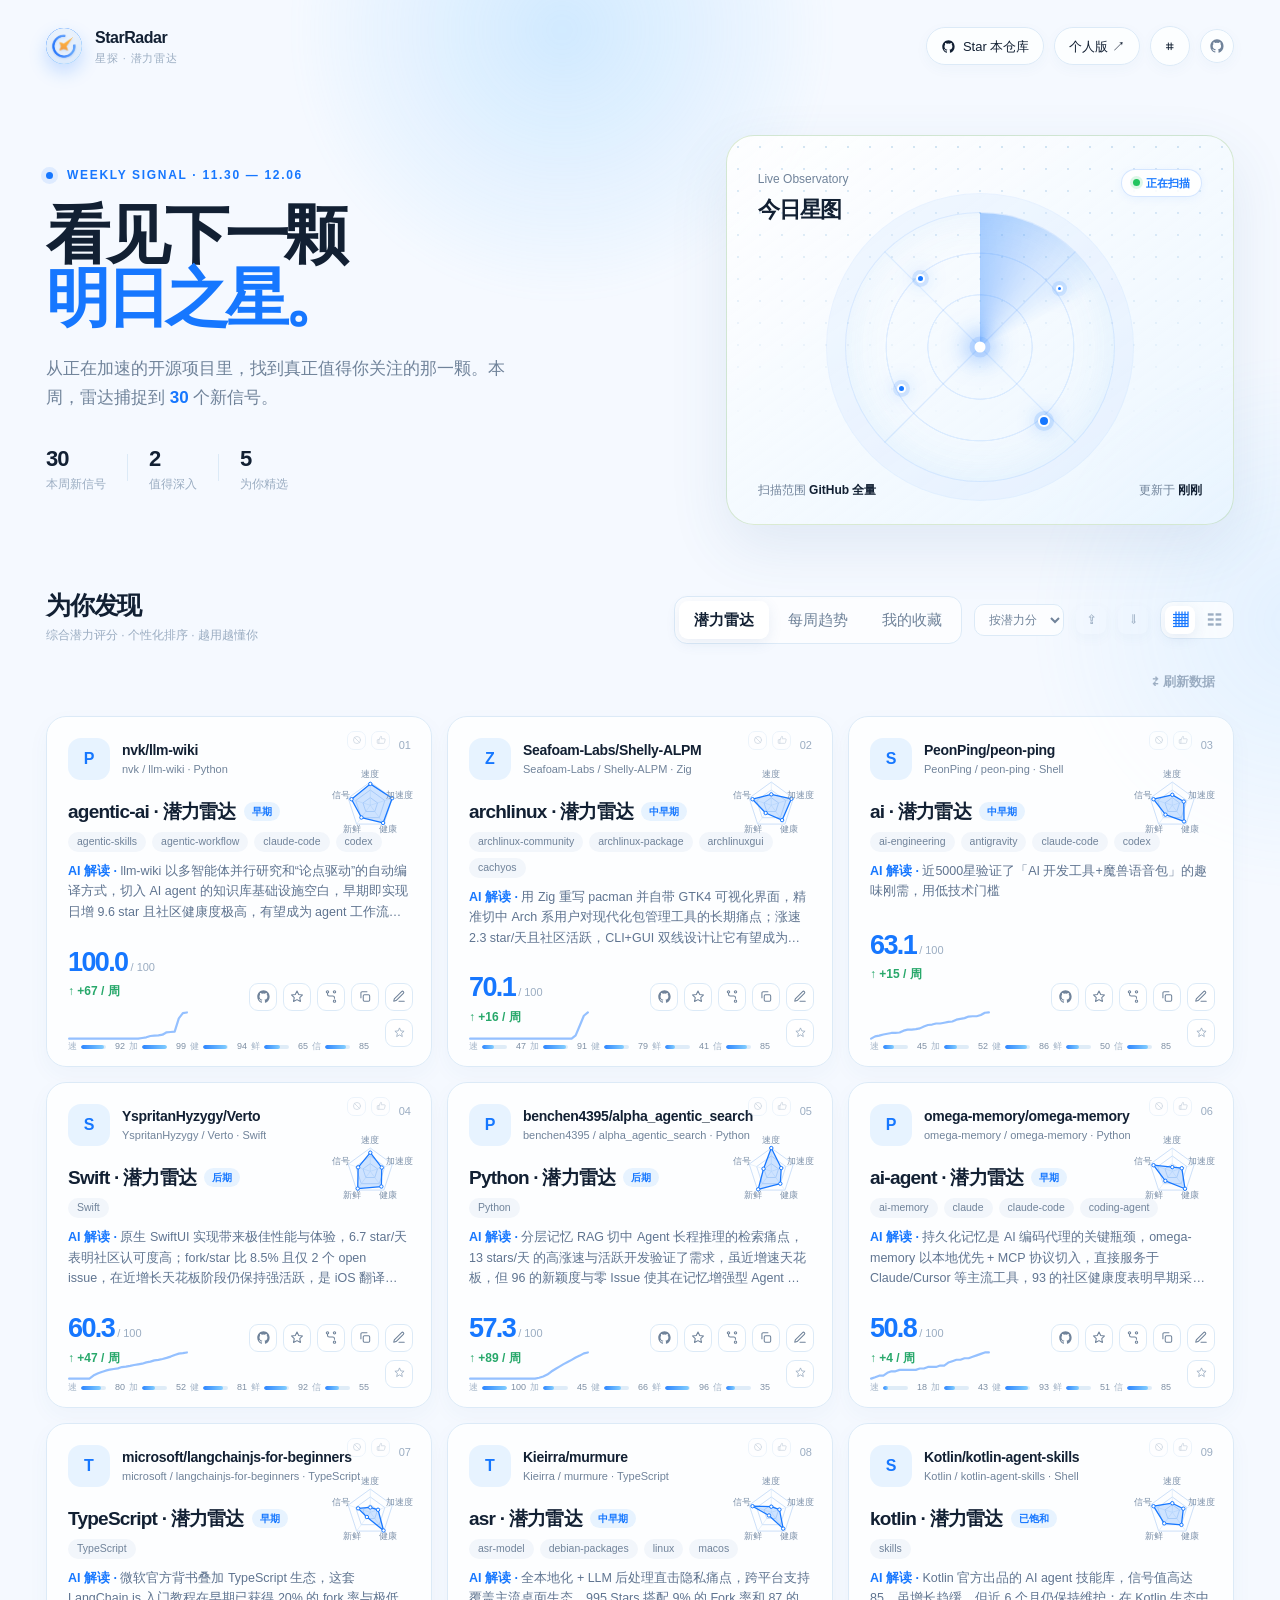
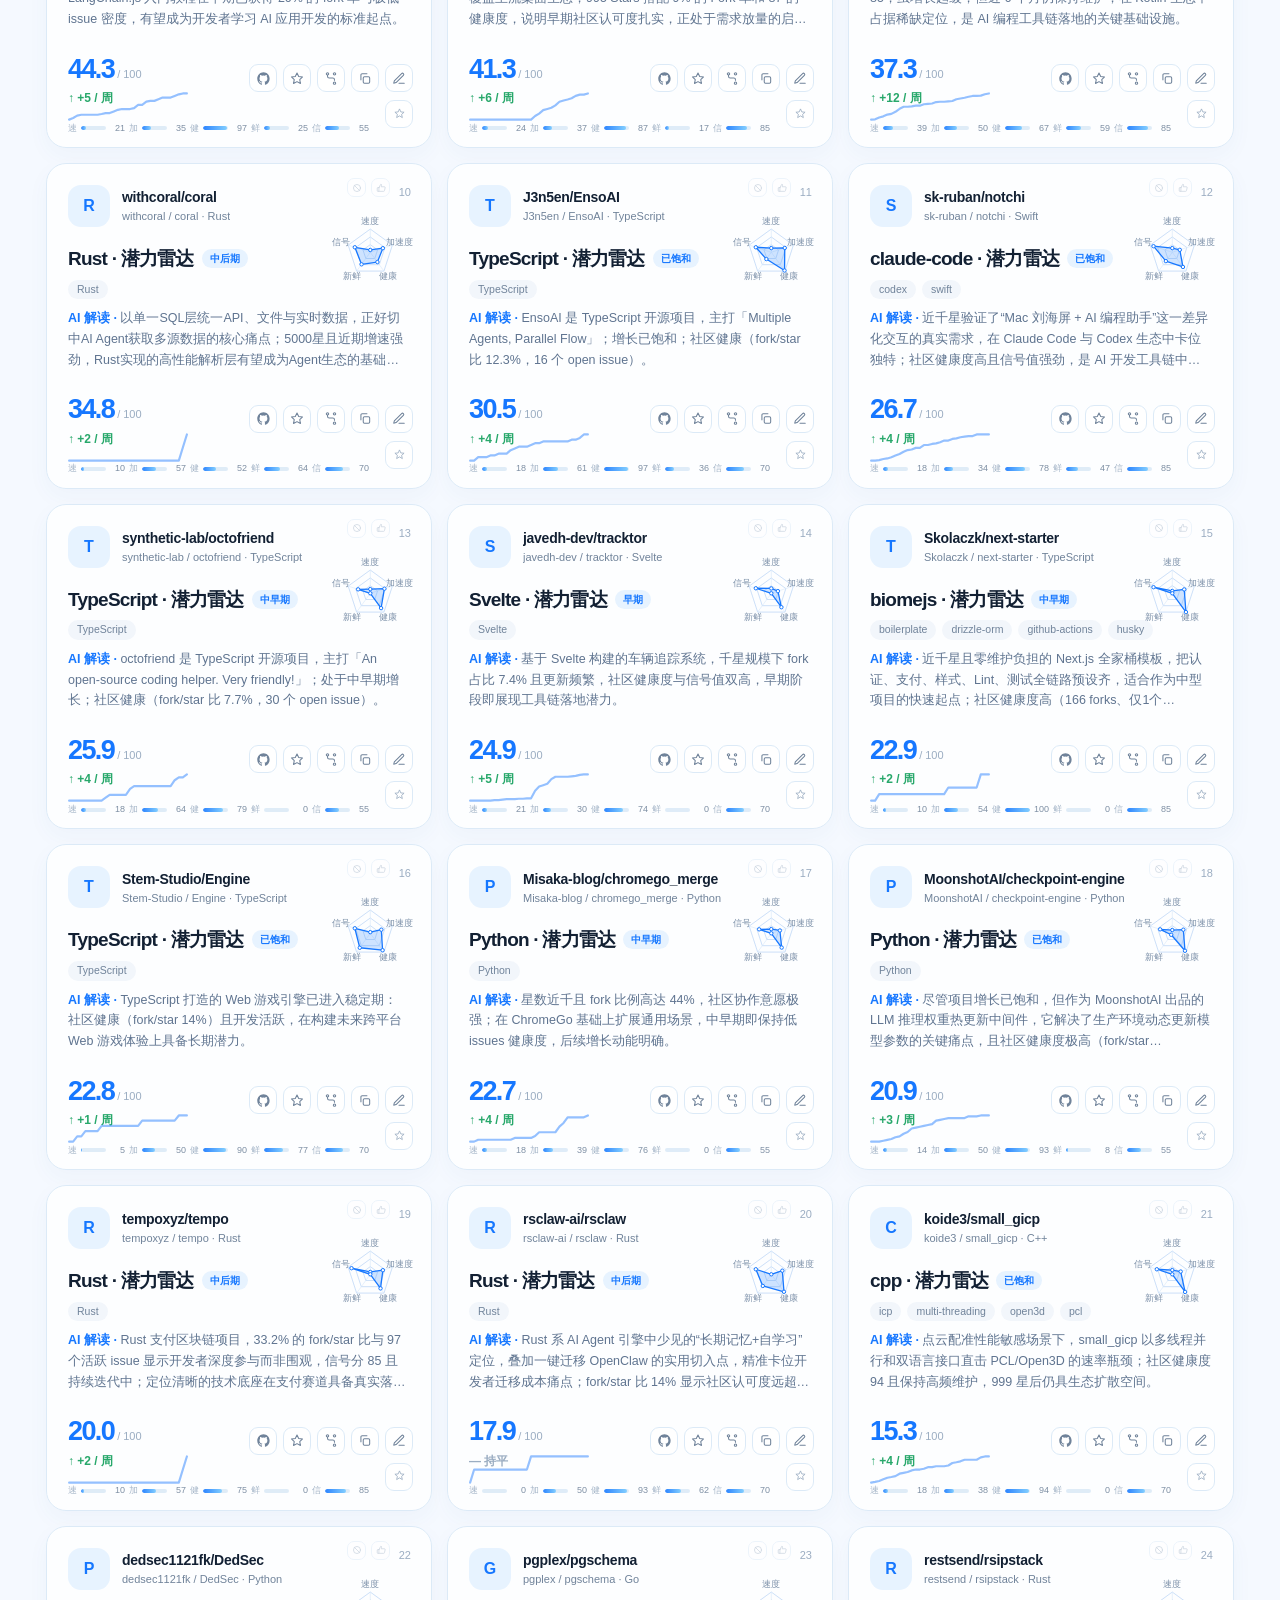
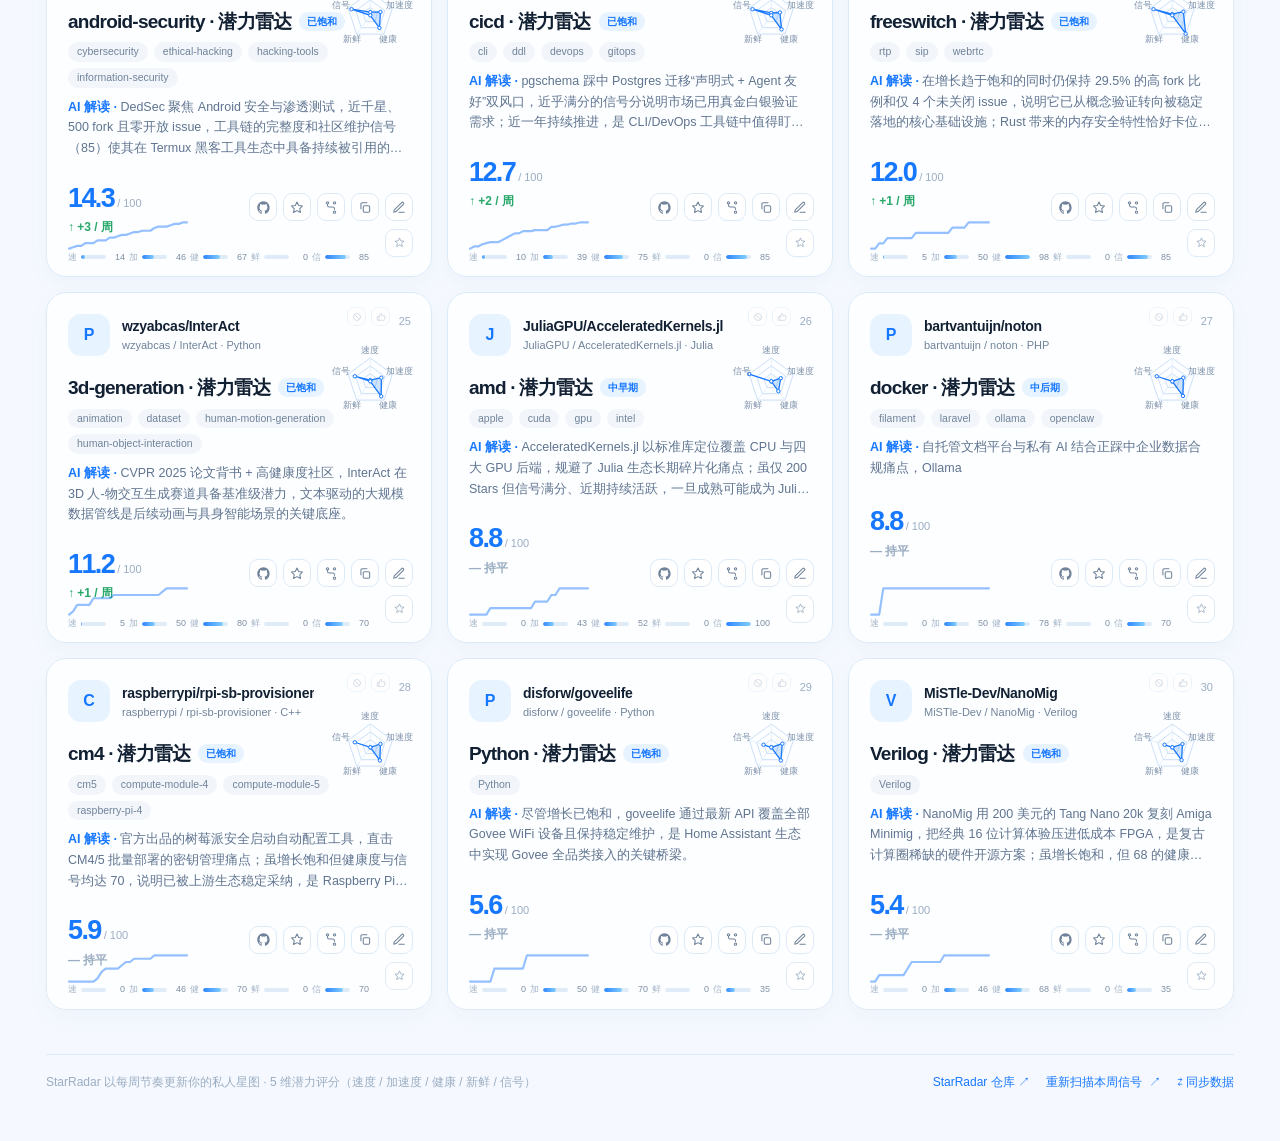
==== commit b6a98dad: "feat(personal): 刷新数据进度弹窗（防重复点击 + 计时 + 完成/超时反馈）+ 雷达/周报时间独立显示 + 周报空态去掉手动命令文案" ====
--- a/static/index.html
+++ b/static/index.html
@@ -310,6 +310,29 @@
   </div>
 </div>
 
+
+<!-- ===== 刷新进度弹窗（个人版） ===== -->
+<div class="gh-overlay" id="refreshPanel" aria-hidden="true">
+  <div class="gh-box refresh-box" role="dialog" aria-modal="true">
+    <div class="gh-head">
+      <span class="gh-ico" aria-hidden="true">
+        <svg viewBox="0 0 24 24" fill="none" stroke="currentColor" stroke-width="1.8" stroke-linecap="round" stroke-linejoin="round" width="22" height="22"><path d="M21 12a9 9 0 1 1-2.6-6.3"/><path d="M21 3v6h-6"/></svg>
+      </span>
+      <div>
+        <h3 id="refreshTitle">正在刷新个人雷达</h3>
+        <p>采集 → 评分 → 解读，约 1-3 分钟 · 完成后自动刷新页面</p>
+      </div>
+    </div>
+    <div class="refresh-body">
+      <div class="refresh-spin" aria-hidden="true"></div>
+      <p class="refresh-status" id="refreshStatus">正在生成中…（已用时 <b id="refreshElapsed">0</b> 秒）</p>
+    </div>
+    <div class="gh-foot">
+      <span class="gh-spacer"></span>
+      <button class="gh-btn ghost" id="refreshClose">后台继续，先关掉</button>
+    </div>
+  </div>
+</div>
 
 <div class="toast" id="toast"></div>
 
--- a/static/css/style.css
+++ b/static/css/style.css
@@ -1126,6 +1126,17 @@
 }
 .save-state { flex: 1; font-size: 12px; color: var(--green); text-align: right; opacity: 0; transition: opacity 0.25s; }
 .save-state.on { opacity: 1; }
+
+/* ===== 刷新进度弹窗（个人版） ===== */
+.refresh-box { width: min(400px, 92vw); }
+.refresh-body { display: flex; flex-direction: column; align-items: center; gap: 12px; padding: 6px 0 16px; }
+.refresh-spin {
+  width: 34px; height: 34px; border-radius: 50%;
+  border: 3px solid #cfe2f7; border-top-color: var(--blue);
+  animation: spin 0.9s linear infinite;
+}
+.refresh-status { margin: 0; font-size: 13px; color: var(--muted); }
+.refresh-status b { font-variant-numeric: tabular-nums; }
 
 /* ===== 调研 AI 区：问卷完成页个性化建议（P9） ===== */
 .suggest-box { min-height: 120px; }
